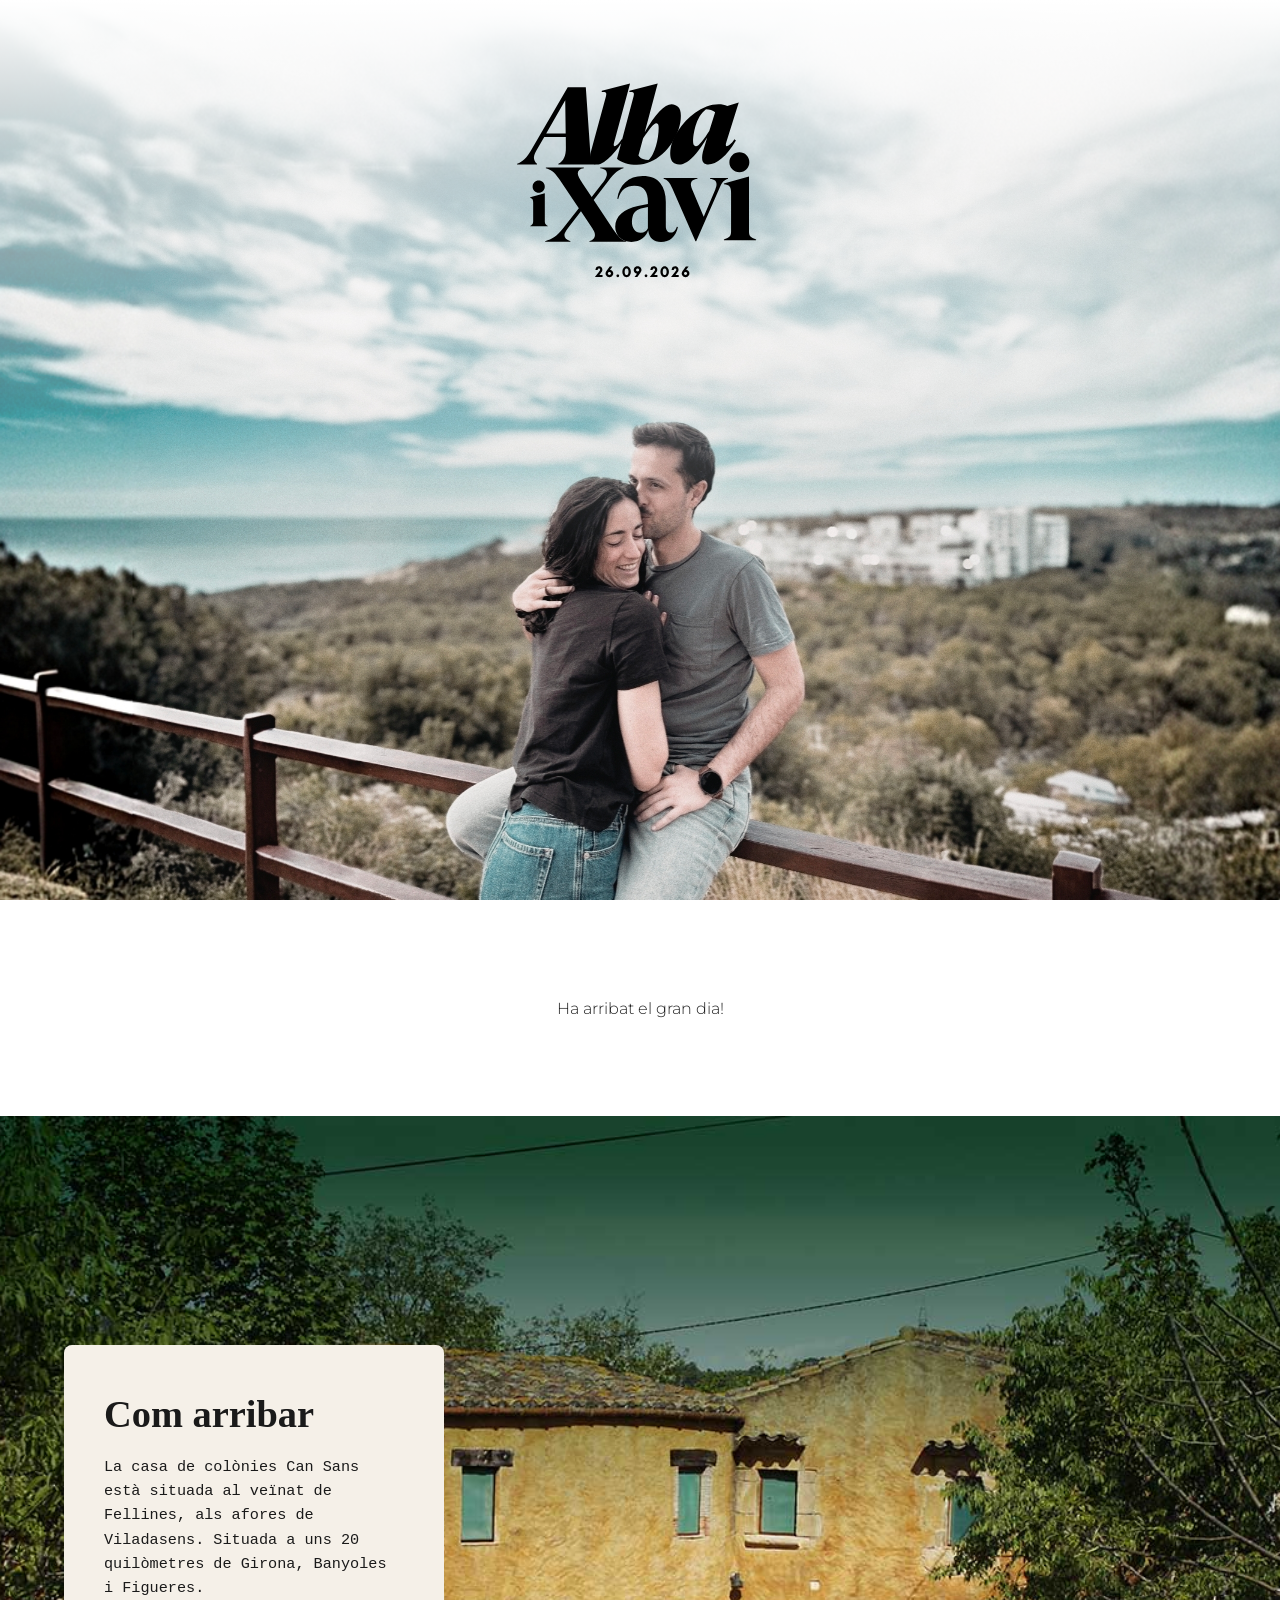
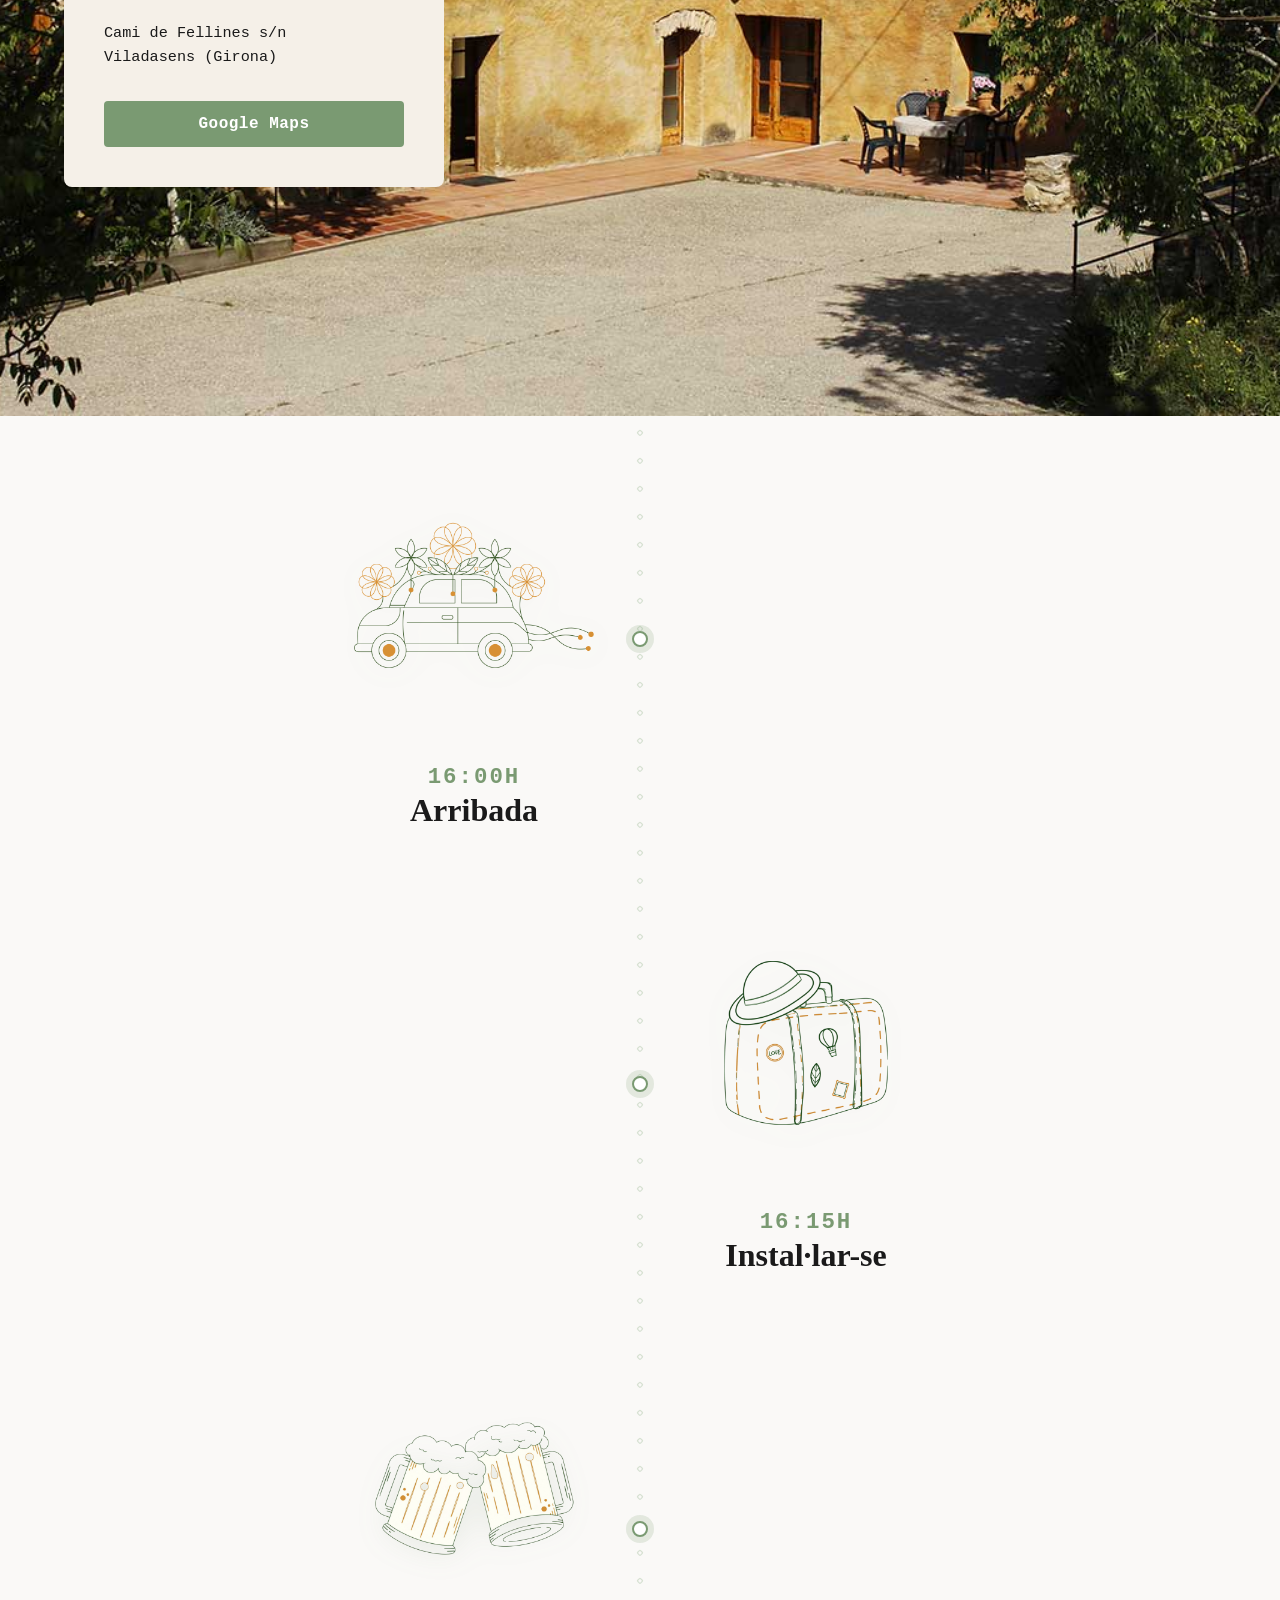
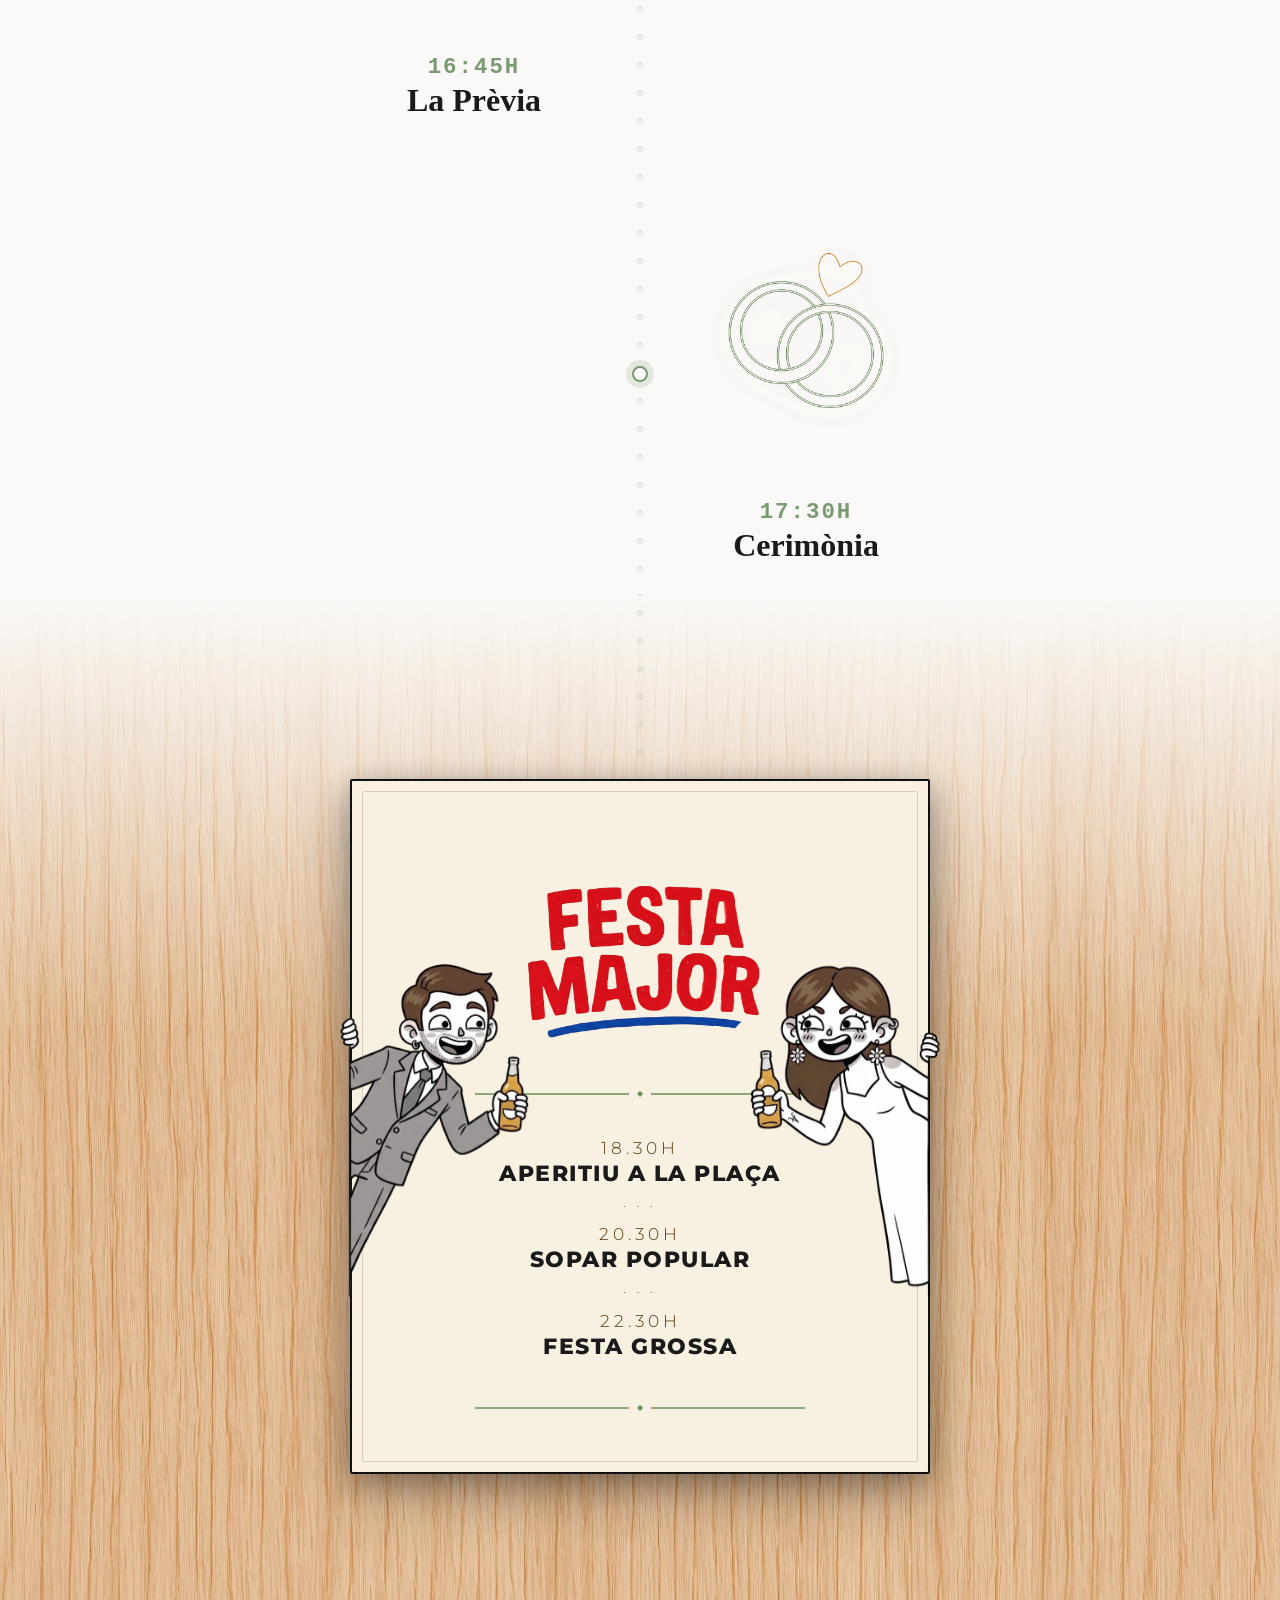
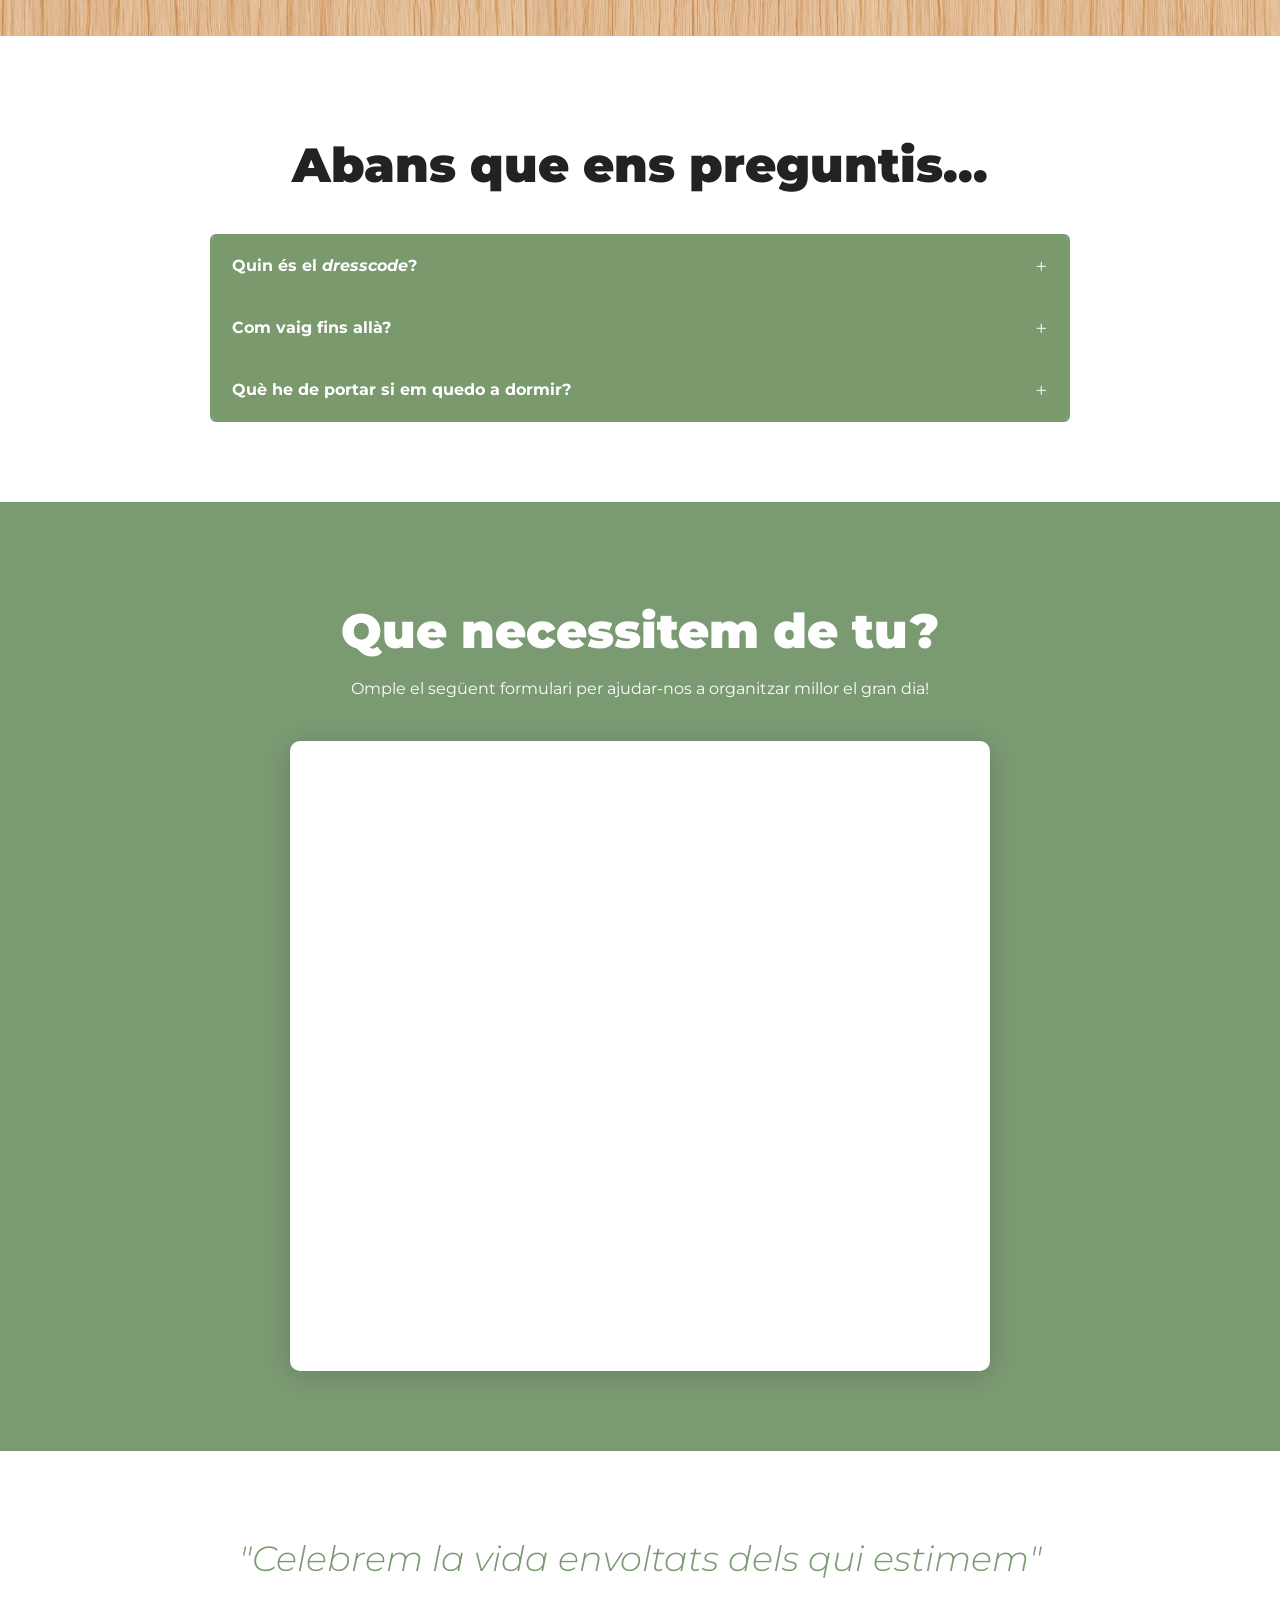
==== amics/index.html @ 90c11686 "Agregar archivos HTML para la sección de la boda y la traducción al español, y mejorar la lógica de " ====
<!DOCTYPE html>
<html lang="ca">

<head>
  <meta charset="UTF-8">
  <meta name="viewport" content="width=device-width, initial-scale=1.0">
  <title>Boda Alba i Xavi</title>
  <link rel="icon" type="image/png" href="../assets/img/festamajor/favicon.png">
  <link rel="stylesheet" href="../assets/css/main.css">
</head>

<body>
  <main class="hero-section">
    <div class="hero-bg"></div>
    <div class="hero-logo-container">
      <img src="../assets/img/logo.svg" alt="logo" class="hero-logo">
    </div>
  </main>

  <section class="countdown-container">
    <div id="countdown" class="countdown"></div>
  </section>

  <section class="location-section">
    <div class="location-bg"></div>
    <div class="location-card">
      <h2 class="location-title">Com arribar</h2>
      <p class="location-desc">La casa de colònies Can Sans està situada al veïnat de Fellines, als afores de
        Viladasens. Situada a uns 20 quilòmetres de Girona, Banyoles i Figueres.</p>
      <p class="location-address">Cami de Fellines s/n<br>Viladasens (Girona)</p>
      <a class="maps-btn" href="https://maps.app.goo.gl/ukFLAEK5EjDUNGdo9" target="_blank" rel="noopener">
        Google Maps
      </a>
    </div>
  </section>

  <section class="timeline-section" id="timeline">
    <div class="timeline-wrapper">
      <div class="timeline-line-track">
        <div class="timeline-line-fill" id="timelineLine"></div>
        <svg class="timeline-dots-svg" id="timelineDots" xmlns="http://www.w3.org/2000/svg"></svg>
      </div>

      <div class="timeline-item tl-left" data-index="0">
        <div class="tl-content">
          <img src="../assets/img/1.webp" alt="Arribada" class="tl-img">
          <div class="tl-text">
            <span class="tl-time">16:00h</span>
            <span class="tl-label">Arribada</span>
          </div>
        </div>
        <div class="tl-dot"></div>
      </div>

      <div class="timeline-item tl-right" data-index="1">
        <div class="tl-dot"></div>
        <div class="tl-content">
          <img src="../assets/img/2.webp" alt="Instal·lar-se" class="tl-img">
          <div class="tl-text">
            <span class="tl-time">16:15h</span>
            <span class="tl-label">Instal·lar-se</span>
          </div>
        </div>
      </div>

      <div class="timeline-item tl-left" data-index="2">
        <div class="tl-content">
          <img src="../assets/img/3.webp" alt="La Prèvia" class="tl-img">
          <div class="tl-text">
            <span class="tl-time">16:45h</span>
            <span class="tl-label">La Prèvia</span>
          </div>
        </div>
        <div class="tl-dot"></div>
      </div>

      <div class="timeline-item tl-right" data-index="3">
        <div class="tl-dot"></div>
        <div class="tl-content">
          <img src="../assets/img/4.webp" alt="Cerimònia" class="tl-img">
          <div class="tl-text">
            <span class="tl-time">17:30h</span>
            <span class="tl-label">Cerimònia</span>
          </div>
        </div>
      </div>
    </div>
  </section>

  <section class="festa-major-section">
    <div class="fm-wood-bg"></div>
    <div class="fm-timeline-connector" id="fmConnector">
      <div class="fm-connector-fill" id="fmConnectorFill"></div>
      <svg class="timeline-dots-svg" id="fmConnectorDots" xmlns="http://www.w3.org/2000/svg"></svg>
    </div>

    <div class="fm-scene">
<div class="fm-board">
        <div class="fm-character fm-xavi">
          <img src="../assets/img/festamajor/xavi.png" alt="Xavi">
        </div>
        <div class="fm-character fm-alba">
          <img src="../assets/img/festamajor/alba.png" alt="Alba">
        </div>
        <div class="fm-poster">
          <div class="fm-poster-bg"></div>
          <div class="fm-poster-content">
            <img src="../assets/img/festamajor/festamajor.png" alt="Festa Major" class="fm-logo">
            <div class="fm-divider">
              <span class="fm-divider-line"></span>
              <span class="fm-divider-diamond">◆</span>
              <span class="fm-divider-line"></span>
            </div>
            <div class="fm-schedule">
              <div class="fm-event">
                <span class="fm-time">18.30h</span>
                <span class="fm-event-name">Aperitiu a la Plaça</span>
              </div>
              <div class="fm-event-sep">· · ·</div>
              <div class="fm-event">
                <span class="fm-time">20.30h</span>
                <span class="fm-event-name">Sopar Popular</span>
              </div>
              <div class="fm-event-sep">· · ·</div>
              <div class="fm-event">
                <span class="fm-time">22.30h</span>
                <span class="fm-event-name">Festa Grossa</span>
              </div>
            </div>
            <div class="fm-divider fm-divider-bottom">
              <span class="fm-divider-line"></span>
              <span class="fm-divider-diamond">◆</span>
              <span class="fm-divider-line"></span>
            </div>
          </div>
        </div>
      </div>
    </div>
  </section>

  <section class="faq-section">
    <h2 class="faq-title">Abans que ens preguntis...</h2>
    <div class="faq-list">

      <div class="faq-item">
        <button class="faq-question" aria-expanded="false">
          <span>Quin és el <em>dresscode</em>?</span>
        </button>
        <div class="faq-answer">
          <p>Elegant, però còmode. Tot es farà a l'exterior i estarem envoltats de natura.</p>
        </div>
      </div>

      <div class="faq-item">
        <button class="faq-question" aria-expanded="false">
          Com vaig fins allà?
        </button>
        <div class="faq-answer">
          <p>Allà hi ha parking privat on caben tots els cotxes. Cadascú s'organitza l'anada i la tornada com i amb qui
            vulgui.</p>
        </div>
      </div>

      <div class="faq-item">
        <button class="faq-question" aria-expanded="false">
          Què he de portar si em quedo a dormir?
        </button>
        <div class="faq-answer">
          <p>Pijama, necesser, muda per a l'endemà.<br>No t'has de preocupar ni pels llençols ni per l'esmorzar.<br>+ banyador, tovallola i xancletes.</p>
        </div>
      </div>

    </div>
  </section>

  <section class="form-section">
    <div class="form-header">
      <h2 class="form-title">Que necessitem de tu?</h2>
      <p class="form-subtitle">Omple el següent formulari per ajudar-nos a organitzar millor el gran dia!</p>
    </div>
    <div class="form-wrapper">
      <iframe
        src="https://docs.google.com/forms/d/e/1FAIpQLSf1bb3QLBOSQ4xIif7LKZ9jWSOprgR9IslTB1v0kb36U07vgw/viewform?embedded=true"
        width="100%" height="1878" frameborder="0" marginheight="0" marginwidth="0">Carregant...</iframe>
    </div>
  </section>

  <section class="quote-section">
    <blockquote class="quote-text">
      "Celebrem la vida envoltats dels qui estimem"
    </blockquote>
  </section>

  <script src="../assets/js/main.js"></script>
</body>

</html>
---- assets/css/main.css ----
@import url("https://fonts.googleapis.com/css2?family=Montserrat:ital,wght@0,100..900;1,100..900&display=swap");

/* CSS principal para la boda */
body {
  margin: 0;
  padding: 0;
  font-family: "Segoe UI", Arial, sans-serif;
  background: #fff;
  color: #222;
}

/* Hero section: imagen a pantalla completa */
.hero-section {
  position: relative;
  width: 100vw;
  height: 100dvh;
  min-height: 100svh;
  overflow: hidden;
}
.hero-bg {
  position: absolute;
  top: 0;
  left: 0;
  width: 100%;
  height: 100%;
  background:
    linear-gradient(
      180deg,
      rgba(255, 255, 255, 1) 0%,
      rgba(255, 255, 255, 0) 62%
    ),
    url("../img/intro.jpeg") center center/cover no-repeat;
  z-index: 1;
}
.countdown-container {
  display: flex;
  justify-content: center;
  height: auto;
  background-color: #ffffffb3;
  padding: 20px 12px;
  font-family: "Montserrat", sans-serif;
  font-weight: 300;
  align-items: center;
  height: 120px;
}
.countdown {
  display: flex;
  align-items: center;
  gap: clamp(10px, 4vw, 36px);
}
.countdown-unit {
  display: flex;
  flex-direction: column;
  align-items: center;
  gap: 5px;
}
.countdown-number {
  font-family: "Courier New", Courier, monospace;
  font-size: clamp(1.6rem, 8vw, 3.5rem);
  font-weight: 700;
  letter-spacing: 2px;
  color: #1a1a1a;
  line-height: 1;
}
.countdown-label {
  font-family: "Montserrat", sans-serif;
  font-size: clamp(0.5rem, 2vw, 0.65rem);
  font-weight: 600;
  letter-spacing: 2px;
  text-transform: uppercase;
  color: #1a1a1a;
}
.countdown-separator {
  font-size: clamp(1.2rem, 5vw, 2rem);
  color: #1a1a1a;
  font-weight: 200;
  line-height: 1;
  align-self: flex-start;
  margin-top: 3px;
}
.hero-date {
  color: #fff;
  font-size: 1rem;
  font-weight: 500;
  text-shadow: 0 2px 8px rgba(0, 0, 0, 0.25);
  letter-spacing: 1px;
  text-align: center;
}

/* Location section */
.location-section {
  position: relative;
  width: 100vw;
  height: 100dvh;
  min-height: 100svh;
  overflow: hidden;
  display: flex;
  align-items: center;
  justify-content: center;
}
.location-bg {
  position: absolute;
  top: 0;
  left: 0;
  width: 100%;
  height: 100%;
  background: url("../img/lloc.jpg") center center/cover no-repeat;
  z-index: 1;
}
.location-card {
  position: relative;
  z-index: 2;
  background: #f5f0e8;
  border-radius: 8px;
  padding: 48px 40px 40px;
  max-width: 380px;
  width: 100%;
  box-sizing: border-box;
  margin: 0 24px;
  display: flex;
  flex-direction: column;
  gap: 0;
}
.location-title {
  font-family: Georgia, "Times New Roman", serif;
  font-size: 2.4rem;
  font-weight: 700;
  color: #1a1a1a;
  margin: 0 0 20px;
  line-height: 1.1;
}
.location-desc {
  font-family: "Courier New", Courier, monospace;
  font-size: 0.95rem;
  color: #1a1a1a;
  line-height: 1.6;
  margin: 0 0 20px;
}
.location-address {
  font-family: "Courier New", Courier, monospace;
  font-size: 0.95rem;
  color: #1a1a1a;
  line-height: 1.6;
  margin: 0 0 32px;
}
.maps-btn {
  display: flex;
  align-items: center;
  justify-content: center;
  background: #7a9a72;
  color: #fff;
  font-family: "Courier New", Courier, monospace;
  font-weight: 600;
  font-size: 1rem;
  padding: 14px 28px;
  border-radius: 4px;
  text-decoration: none;
  transition: background 0.2s;
  letter-spacing: 0.5px;
}
.maps-btn:hover {
  background: #5e7d58;
}

/* Responsive para tablets y escritorio */
@media (min-width: 600px) {
  .hero-date {
    font-size: 1.2rem;
  }
  .countdown-container {
    bottom: 60px;
    padding: 48px 12px;
  }
  .location-section {
    justify-content: flex-start;
    align-items: center;
  }
  .location-card {
    margin-left: clamp(32px, 5vw, 80px);
    width: 380px;
  }
}

/* ── Timeline section ── */
.timeline-section {
  padding: 0;
  background: #faf9f7;
  overflow: hidden;
}

.timeline-heading {
  font-family: Georgia, "Times New Roman", serif;
  font-size: clamp(1.8rem, 5vw, 2.8rem);
  font-weight: 700;
  color: #1a1a1a;
  text-align: center;
  margin: 0 0 64px;
  letter-spacing: 0.5px;
}

.timeline-wrapper {
  position: relative;
  max-width: 680px;
  margin: 0 auto;
  padding: 0 24px;
  display: flex;
  flex-direction: column;
  gap: 0;
}

/* Growing line */
.timeline-line-track {
  position: absolute;
  left: 50%;
  transform: translateX(-50%);
  top: 0;
  bottom: 0;
  width: 2px;
  pointer-events: none;
  z-index: 0;
}

.timeline-line-fill {
  width: 100%;
  height: 0%;
  background: linear-gradient(180deg, #a8be9f 0%, #7a9a72 60%, #5e7d58 100%);
  border-radius: 2px;
  transition: none;
  will-change: height;
}

.timeline-dots-svg {
  position: absolute;
  top: 0;
  left: 50%;
  transform: translateX(-50%);
  width: 14px;
  height: 100%;
  overflow: visible;
  pointer-events: none;
}

/* Timeline items */
.timeline-item {
  position: relative;
  display: flex;
  align-items: center;
  min-height: 160px;
  padding: 32px 0;
  z-index: 1;
  opacity: 0;
  transition: opacity 0.7s ease, transform 0.7s ease;
}

.timeline-item.tl-left {
  justify-content: flex-end;
  padding-right: calc(50% + 36px);
  transform: translateX(-40px);
}

.timeline-item.tl-right {
  justify-content: flex-start;
  padding-left: calc(50% + 36px);
  transform: translateX(40px);
}

.timeline-item.visible {
  opacity: 1;
  transform: translateX(0);
}

.tl-content {
  display: flex;
  flex-direction: column;
  align-items: center;
  gap: 16px;
  max-width: 260px;
}

.tl-img {
  width: 300px;
  height: 300px;
  object-fit: contain;
  filter: drop-shadow(0 4px 16px rgba(90, 120, 80, 0.12));
  transition: transform 0.4s ease;
}

.timeline-item.visible .tl-img {
  animation: floatImg 3s ease-in-out infinite;
}

.timeline-item:nth-child(even).visible .tl-img {
  animation-delay: 0.4s;
}

@keyframes floatImg {
  0%, 100% { transform: translateY(0); }
  50% { transform: translateY(-6px); }
}

.tl-text {
  display: flex;
  flex-direction: column;
  align-items: center;
  gap: 2px;
}

.tl-time {
  font-family: "Courier New", Courier, monospace;
  font-size: 1.4rem;
  font-weight: 700;
  letter-spacing: 2px;
  color: #7a9a72;
  text-transform: uppercase;
}

.tl-label {
  font-family: Georgia, "Times New Roman", serif;
  font-size: 2rem;
  font-weight: 700;
  color: #1a1a1a;
  text-align: center;
}

/* Dot on the line */
.tl-dot {
  position: absolute;
  left: 50%;
  transform: translateX(-50%);
  width: 12px;
  height: 12px;
  border-radius: 50%;
  background: #fff;
  border: 2.5px solid #7a9a72;
  box-shadow: 0 0 0 4px rgba(122, 154, 114, 0.12);
  z-index: 2;
  opacity: 0;
  transition: opacity 0.4s ease 0.5s, box-shadow 0.4s ease;
}

.timeline-item.visible .tl-dot {
  opacity: 1;
  box-shadow: 0 0 0 6px rgba(122, 154, 114, 0.18);
}

@media (max-width: 500px) {
  .timeline-item.tl-left {
    padding-right: calc(50% + 24px);
  }
  .timeline-item.tl-right {
    padding-left: calc(50% + 24px);
  }
  .tl-content {
    max-width: 100%;
  }
  .tl-img {
    width: 100%;
    height: auto;
    max-width: 210px;
  }
  .tl-label {
    font-size: 1.4rem;
  }
  .tl-time {
    font-size: 1.1rem;
  }
}

img.hero-logo {
  z-index: 100;
  width: 300px;
}

.hero-logo-container {
  display: flex;
  width: 100%;
  justify-content: center;
  padding-top: 20px;
}

/* ── Timeline connector into Festa Major ── */
.fm-timeline-connector {
  position: absolute;
  left: 50%;
  top: 0;
  transform: translateX(-50%);
  width: 2px;
  z-index: 1;
  pointer-events: none;
}

.fm-connector-fill {
  width: 100%;
  height: 0%;
  background: linear-gradient(180deg, #5e7d58 0%, #7a9a72 100%);
  border-radius: 2px;
  will-change: height;
}

/* ── Festa Major section ── */
.festa-major-section {
  position: relative;
  min-height: 100dvh;
  display: flex;
  align-items: center;
  justify-content: center;
  padding: 80px 0 60px;
}

.fm-wood-bg {
  position: absolute;
  inset: 0;
  background: url("../img/festamajor/wood.webp") center center / cover no-repeat;
  z-index: 0;
}

.fm-wood-bg::before {
  content: "";
  position: absolute;
  inset: 0;
  background: linear-gradient(to bottom, #faf9f7 0%, transparent 42%);
  z-index: 1;
}

/* Scene: centred container for the board */
.fm-scene {
  position: relative;
  z-index: 2;
  display: flex;
  align-items: center;
  justify-content: center;
  width: 100%;
  max-width: 1200px;
  padding: 0 clamp(80px, 14vw, 160px);
  box-sizing: border-box;
  overflow: visible;
}

/* Characters — centred vertically on the poster */
.fm-character {
  position: absolute;
  top: 50%;
  transform: translateY(-50%);
  width: clamp(100px, 16vw, 190px);
  z-index: 10;
}

.fm-character img {
  width: 100%;
  display: block;
}

/* translateX moves by % of own width — the black edge of each image
   sits at ~35% from its outer side, so shifting by that % aligns it with the poster border */
.fm-xavi {
  left: 0;
  transform: translateX(-5%) translateY(-50%);
}

.fm-alba {
  right: 0;
  transform: translateX(5%) translateY(-50%);
}

/* Board frame — wooden surround */
.fm-board {
  position: relative;
  z-index: 5;
  flex-shrink: 0;
  overflow: visible;
  width: clamp(300px, 52vw, 580px);
  background: none;
  border-radius: 0;
  padding: 0;
  box-shadow: none;
  margin-bottom: 0;
}


/* Chincheta image — relative to .fm-scene so it clears the board's overflow:hidden */
.fm-pin-img {
  position: absolute;
  top: -16px;
  left: 50%;
  transform: translateX(-50%);
  width: clamp(28px, 3.5vw, 44px);
  z-index: 10;
  filter: drop-shadow(0 4px 8px rgba(0,0,0,0.4));
}

/* Poster paper */
.fm-poster {
  position: relative;
  border-radius: 2px;
  overflow: visible;
  border: 2px solid #111;
  box-shadow:
    0 8px 30px rgba(0,0,0,0.3),
    0 25px 60px rgba(0,0,0,0.25);
}

/* Clip the poster content (bg image) without clipping the curl pseudoelements */
.fm-poster-bg,
.fm-poster-content {
  border-radius: 2px;
  overflow: hidden;
}

.fm-poster-bg {
  position: absolute;
  inset: 0;
  background: url("../img/festamajor/fondo.png") center center / cover no-repeat;
  opacity: 0.45;
  z-index: 1;
  pointer-events: none;
}

.fm-poster-content {
  position: relative;
  z-index: 2;
  display: flex;
  flex-direction: column;
  align-items: center;
  padding: clamp(36px, 6vw, 64px) clamp(28px, 5vw, 52px) clamp(36px, 6vw, 60px);
  gap: clamp(16px, 2.5vw, 26px);
  background: rgb(248, 241, 226);
  box-sizing: border-box;
}

/* Inner border frame on the poster */
.fm-poster-content::before {
  content: "";
  position: absolute;
  inset: 10px;
  border: 1.5px solid rgba(80, 50, 20, 0.18);
  border-radius: 2px;
  pointer-events: none;
}

.fm-logo {
  width: 85%;
  max-width: 500px;
  object-fit: contain;
  position: relative;
  z-index: 1;
}

/* Decorative divider */
.fm-divider {
  display: flex;
  align-items: center;
  gap: 8px;
  width: 70%;
}

.fm-divider-line {
  flex: 1;
  height: 1.5px;
  background: #4a7a3a;
  opacity: 0.6;
}

.fm-divider-diamond {
  font-size: 0.5rem;
  color: #4a7a3a;
  opacity: 0.8;
  line-height: 1;
}

.fm-divider-bottom {
  margin-top: 4px;
}

/* Schedule */
.fm-schedule {
  display: flex;
  flex-direction: column;
  align-items: center;
  gap: 0;
  width: 100%;
}

.fm-event {
  display: flex;
  flex-direction: column;
  align-items: center;
  gap: 3px;
  padding: clamp(8px, 1.5vw, 14px) 0;
}

.fm-event-sep {
  font-size: 0.6rem;
  color: #7a5a2a;
  opacity: 0.45;
  letter-spacing: 4px;
  line-height: 1;
}

.fm-time {
  font-family: "Montserrat", sans-serif;
  font-size: clamp(0.8rem, 1.8vw, 1.05rem);
  font-weight: 300;
  letter-spacing: 4px;
  color: #5a3a10;
  text-transform: uppercase;
}

.fm-event-name {
  font-family: "Montserrat", sans-serif;
  font-size: clamp(0.95rem, 2.2vw, 1.35rem);
  font-weight: 800;
  letter-spacing: 1.5px;
  text-transform: uppercase;
  color: #1a1a1a;
  text-align: center;
  line-height: 1.2;
}

@media (max-width: 600px) {
  .festa-major-section {
    padding: 60px 0;
    min-height: 100dvh;
    align-items: center;
  }

  .fm-scene {
    padding: 0 28px;
    width: 100%;
    box-sizing: border-box;
  }

  .fm-logo {
    width: 300px;
  }

  .fm-board {
    width: 100%;
    box-sizing: border-box;
  }

  .fm-character {
    width: clamp(90px, 26vw, 140px);
  }


  /* Push poster content inward so text doesn't overlap characters */
  .fm-poster-content {
    padding: 44px clamp(80px, 26vw, 130px) 44px;
    gap: 22px;
  }

  .fm-poster-bg {
    opacity: 0.6;
  }

  .fm-time {
    font-size: clamp(0.75rem, 3.5vw, 0.95rem);
    letter-spacing: 3px;
  }

  .fm-event-name {
    font-size: clamp(0.95rem, 4.2vw, 1.2rem);
    letter-spacing: 1px;
  }

  .fm-logo {
    width: 300px;
  }

  .fm-pin-img {
    width: clamp(24px, 6vw, 36px);
    top: -4px;
  }
}

/* ── Festa Major entrance animations ── */

@keyframes fm-pin-drop {
  0%   { transform: translateX(-50%) translateY(-140px); opacity: 0; }
  60%  { transform: translateX(-50%) translateY(8px);    opacity: 1; }
  78%  { transform: translateX(-50%) translateY(-5px);   opacity: 1; }
  90%  { transform: translateX(-50%) translateY(3px);    opacity: 1; }
  100% { transform: translateX(-50%) translateY(0);      opacity: 1; }
}

@keyframes fm-board-in {
  0%   { opacity: 0; transform: scale(0.72); }
  70%  { opacity: 1; transform: scale(1.03); }
  100% { opacity: 1; transform: scale(1); }
}

@keyframes fm-slide-up {
  0%   { opacity: 0; transform: translateY(22px); }
  100% { opacity: 1; transform: translateY(0); }
}

@keyframes fm-line-expand {
  0%   { transform: scaleX(0); opacity: 0; }
  100% { transform: scaleX(1); opacity: 0.6; }
}

@keyframes fm-char-left {
  0%   { transform: translateX(-80px) translateY(-50%); }
  100% { transform: translateX(-5%) translateY(-50%); }
}

@keyframes fm-char-right {
  0%   { transform: translateX(80px) translateY(-50%); }
  100% { transform: translateX(5%) translateY(-50%); }
}

@keyframes fm-char-fade {
  0%   { opacity: 0; }
  100% { opacity: 1; }
}

/* Initial hidden states — elements wait until .fm-animate is added to .fm-scene */
.fm-scene .fm-pin-img       { opacity: 0; }
.fm-scene .fm-board         { opacity: 0; }
.fm-scene .fm-logo          { opacity: 0; }
.fm-scene .fm-divider-line  { transform: scaleX(0); opacity: 0; transform-origin: center; }
.fm-scene .fm-event,
.fm-scene .fm-event-sep     { opacity: 0; }
.fm-scene .fm-xavi          { opacity: 0; }
.fm-scene .fm-alba          { opacity: 0; }

/* Triggered states */
.fm-scene.fm-animate .fm-pin-img {
  animation: fm-pin-drop 0.7s cubic-bezier(0.22, 1, 0.36, 1) 1.0s both;
}

.fm-scene.fm-animate .fm-board {
  animation: fm-board-in 0.65s cubic-bezier(0.34, 1.36, 0.64, 1) 0.45s both;
}

.fm-scene.fm-animate .fm-logo {
  animation: fm-slide-up 0.5s ease-out 0.95s both;
}

.fm-scene.fm-animate .fm-divider-line {
  animation: fm-line-expand 0.45s ease-out both;
}
.fm-scene.fm-animate .fm-divider:first-of-type .fm-divider-line { animation-delay: 1.2s; }
.fm-scene.fm-animate .fm-divider-bottom .fm-divider-line        { animation-delay: 1.55s; }

.fm-scene.fm-animate .fm-event:nth-child(1) { animation: fm-slide-up 0.4s ease-out 1.3s both; }
.fm-scene.fm-animate .fm-event-sep:nth-child(2) { animation: fm-slide-up 0.4s ease-out 1.42s both; }
.fm-scene.fm-animate .fm-event:nth-child(3) { animation: fm-slide-up 0.4s ease-out 1.54s both; }
.fm-scene.fm-animate .fm-event-sep:nth-child(4) { animation: fm-slide-up 0.4s ease-out 1.66s both; }
.fm-scene.fm-animate .fm-event:nth-child(5) { animation: fm-slide-up 0.4s ease-out 1.78s both; }

.fm-scene.fm-animate .fm-xavi {
  animation:
    fm-char-left 0.35s ease-out 0.6s both,
    fm-char-fade 1.2s ease-out 0.6s both;
}
.fm-scene.fm-animate .fm-alba {
  animation:
    fm-char-right 0.35s ease-out 0.6s both,
    fm-char-fade  1.2s ease-out 0.6s both;
}

/* Respect reduced-motion preference */
@media (prefers-reduced-motion: reduce) {
  .fm-scene .fm-pin-img,
  .fm-scene .fm-board,
  .fm-scene .fm-logo,
  .fm-scene .fm-divider-line,
  .fm-scene .fm-event,
  .fm-scene .fm-event-sep,
  .fm-scene .fm-xavi,
  .fm-scene .fm-alba {
    opacity: 1;
    transform: none;
    animation: none;
  }
}

/* FAQ / Acordeon */
.faq-section {
  padding: 60px 24px 80px;
  max-width: 860px;
  margin: 0 auto;
}

.faq-title {
  font-family: "Montserrat", sans-serif;
  font-size: clamp(2rem, 5vw, 3rem);
  font-weight: 900;
  text-align: center;
  margin-bottom: 40px;
  color: #222;
}

.faq-list {
  display: flex;
  flex-direction: column;
  gap: 0;
  border: 2px solid #7a9a6e;
  border-radius: 6px;
  overflow: hidden;
}

.faq-item {
  border-bottom: 2px solid #7a9a6e;
}

.faq-item:last-child {
  border-bottom: none;
}

.faq-question {
  width: 100%;
  background: #7a9a6e;
  color: #fff;
  border: none;
  padding: 16px 20px;
  text-align: left;
  font-family: "Montserrat", sans-serif;
  font-size: 1rem;
  font-weight: 700;
  cursor: pointer;
  display: flex;
  justify-content: space-between;
  align-items: center;
  gap: 12px;
  transition: background 0.2s;
}

.faq-question em {
  font-style: italic;
  font-weight: 700;
}

.faq-question::after {
  content: "+";
  font-size: 1.4rem;
  font-weight: 300;
  flex-shrink: 0;
  transition: transform 0.25s;
}

.faq-question[aria-expanded="true"]::after {
  transform: rotate(45deg);
}

.faq-answer {
  background: #f0ece3;
  max-height: 0;
  overflow: hidden;
  transition: max-height 0.35s ease, padding 0.35s ease;
  padding: 0 20px;
}

.faq-answer.open {
  max-height: 300px;
  padding: 20px;
}

.faq-answer p {
  margin: 0;
  font-family: "Montserrat", sans-serif;
  font-size: 0.95rem;
  color: #444;
  line-height: 1.6;
  text-align: left;
}

/* Secció formulari */
.form-section {
  background: #7a9a72;
  padding: 60px 24px 80px;
}

.form-header {
  max-width: 860px;
  margin: 0 auto 40px;
  text-align: center;
}

.form-title {
  font-family: "Montserrat", sans-serif;
  font-size: clamp(2rem, 5vw, 3rem);
  font-weight: 900;
  text-align: center;
  margin-bottom: 16px;
  color: #fff;
}

.form-subtitle {
  font-family: "Montserrat", sans-serif;
  font-size: 1rem;
  color: #fff;
  line-height: 1.6;
  margin: 0;
  text-align: center;
}

.form-wrapper {
  max-width: 700px;
  margin: 0 auto;
  background: #fff;
  border-radius: 10px;
  overflow-y: auto;
  max-height: 70vh;
  box-shadow: 0 4px 24px rgba(0, 0, 0, 0.15);
}

.form-wrapper iframe {
  display: block;
  width: 100%;
  border: none;
}

/* Quote final */
.quote-section {
  padding: 80px 24px;
  background: #fff;
  display: flex;
  align-items: center;
  justify-content: center;
}

.quote-text {
  font-family: "Montserrat", sans-serif;
  font-size: clamp(1.4rem, 3.5vw, 2.2rem);
  font-weight: 300;
  font-style: italic;
  color: #7a9a72;
  text-align: center;
  max-width: 90vw;
  margin: 0;
  line-height: 1.6;
  position: relative;
}
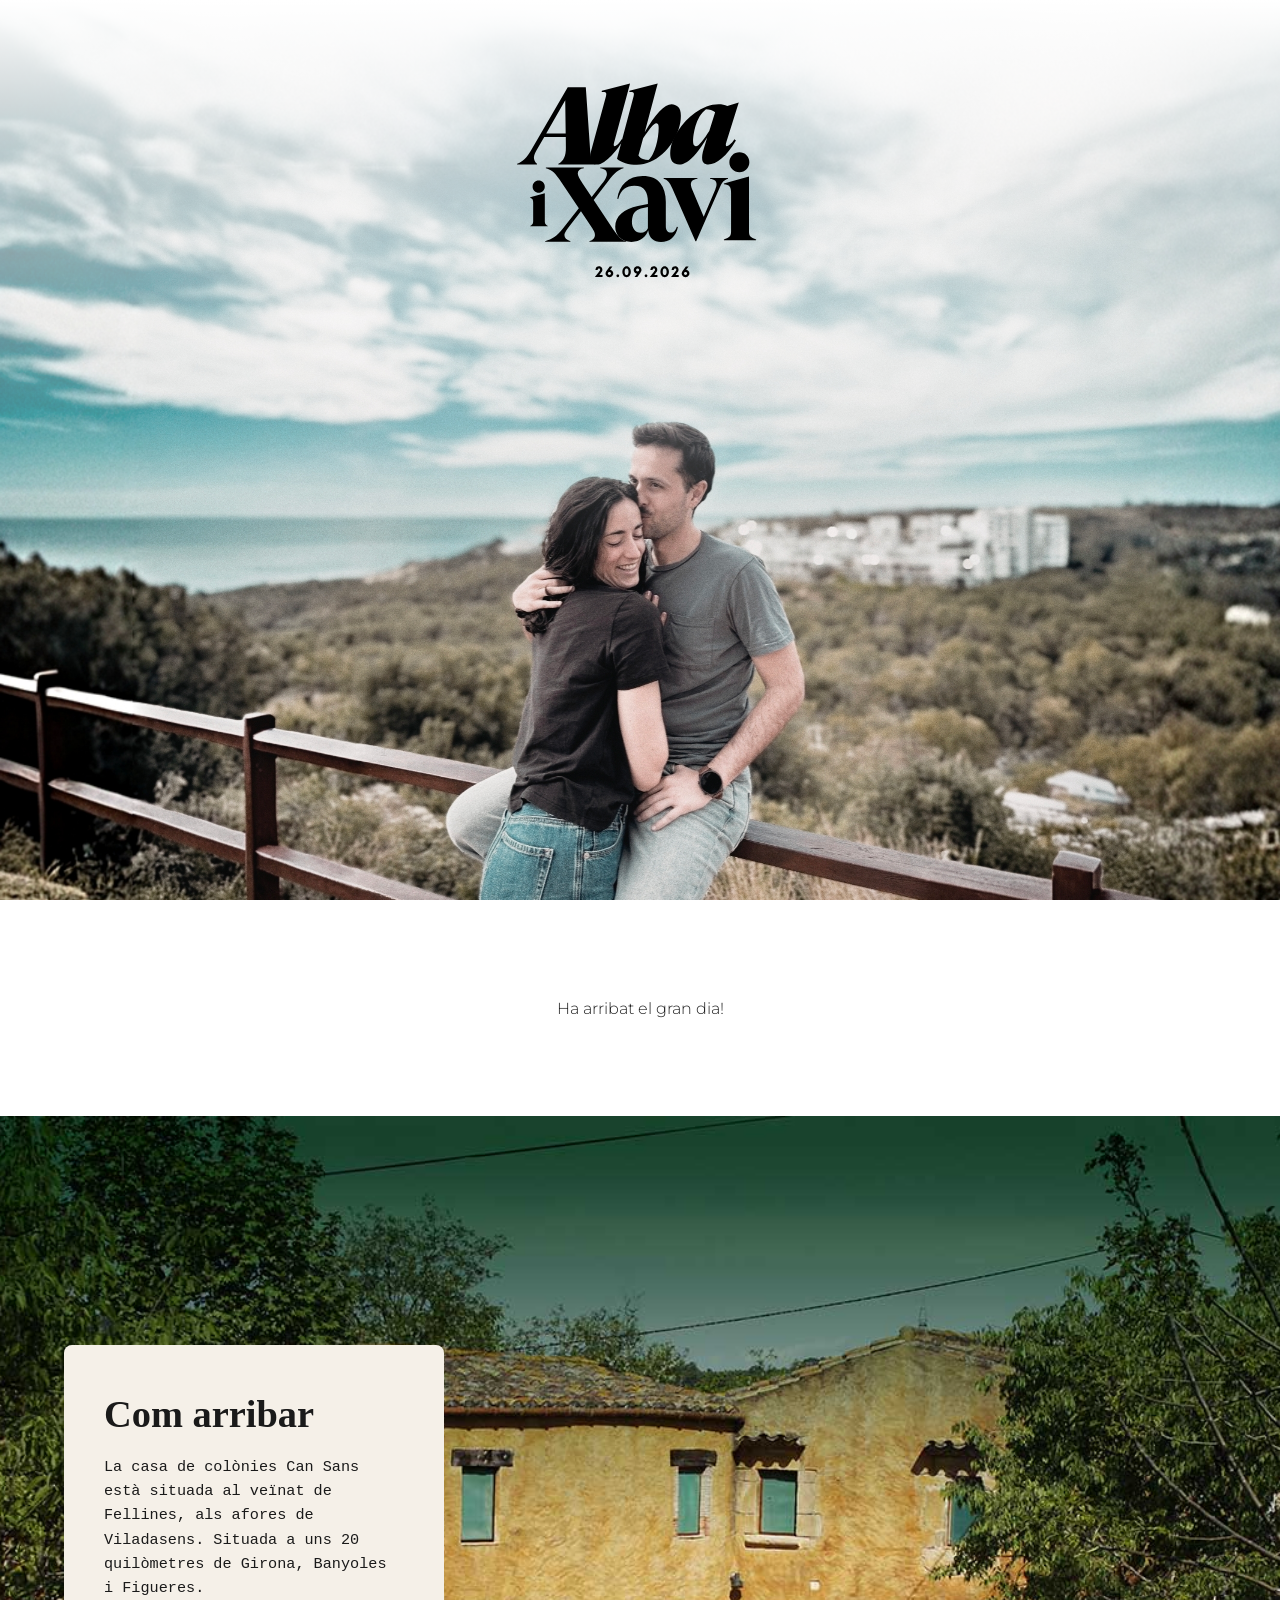
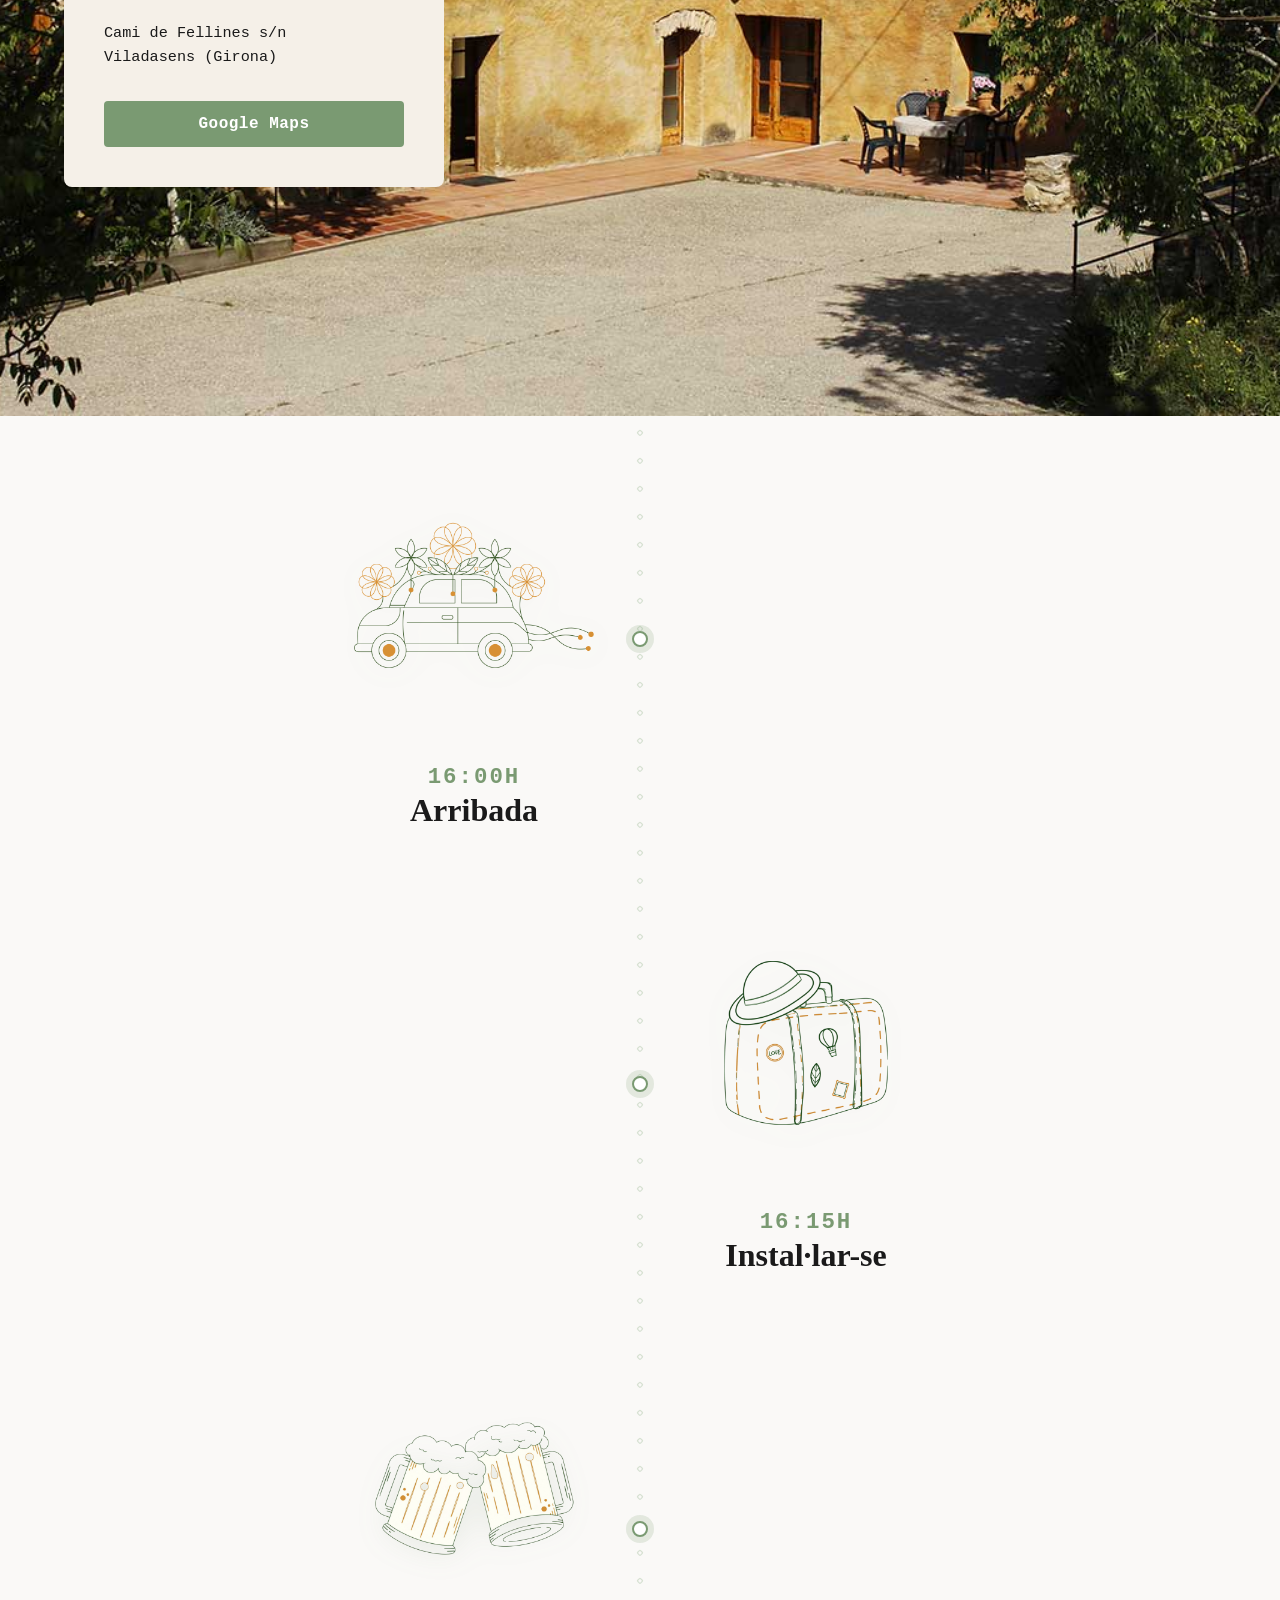
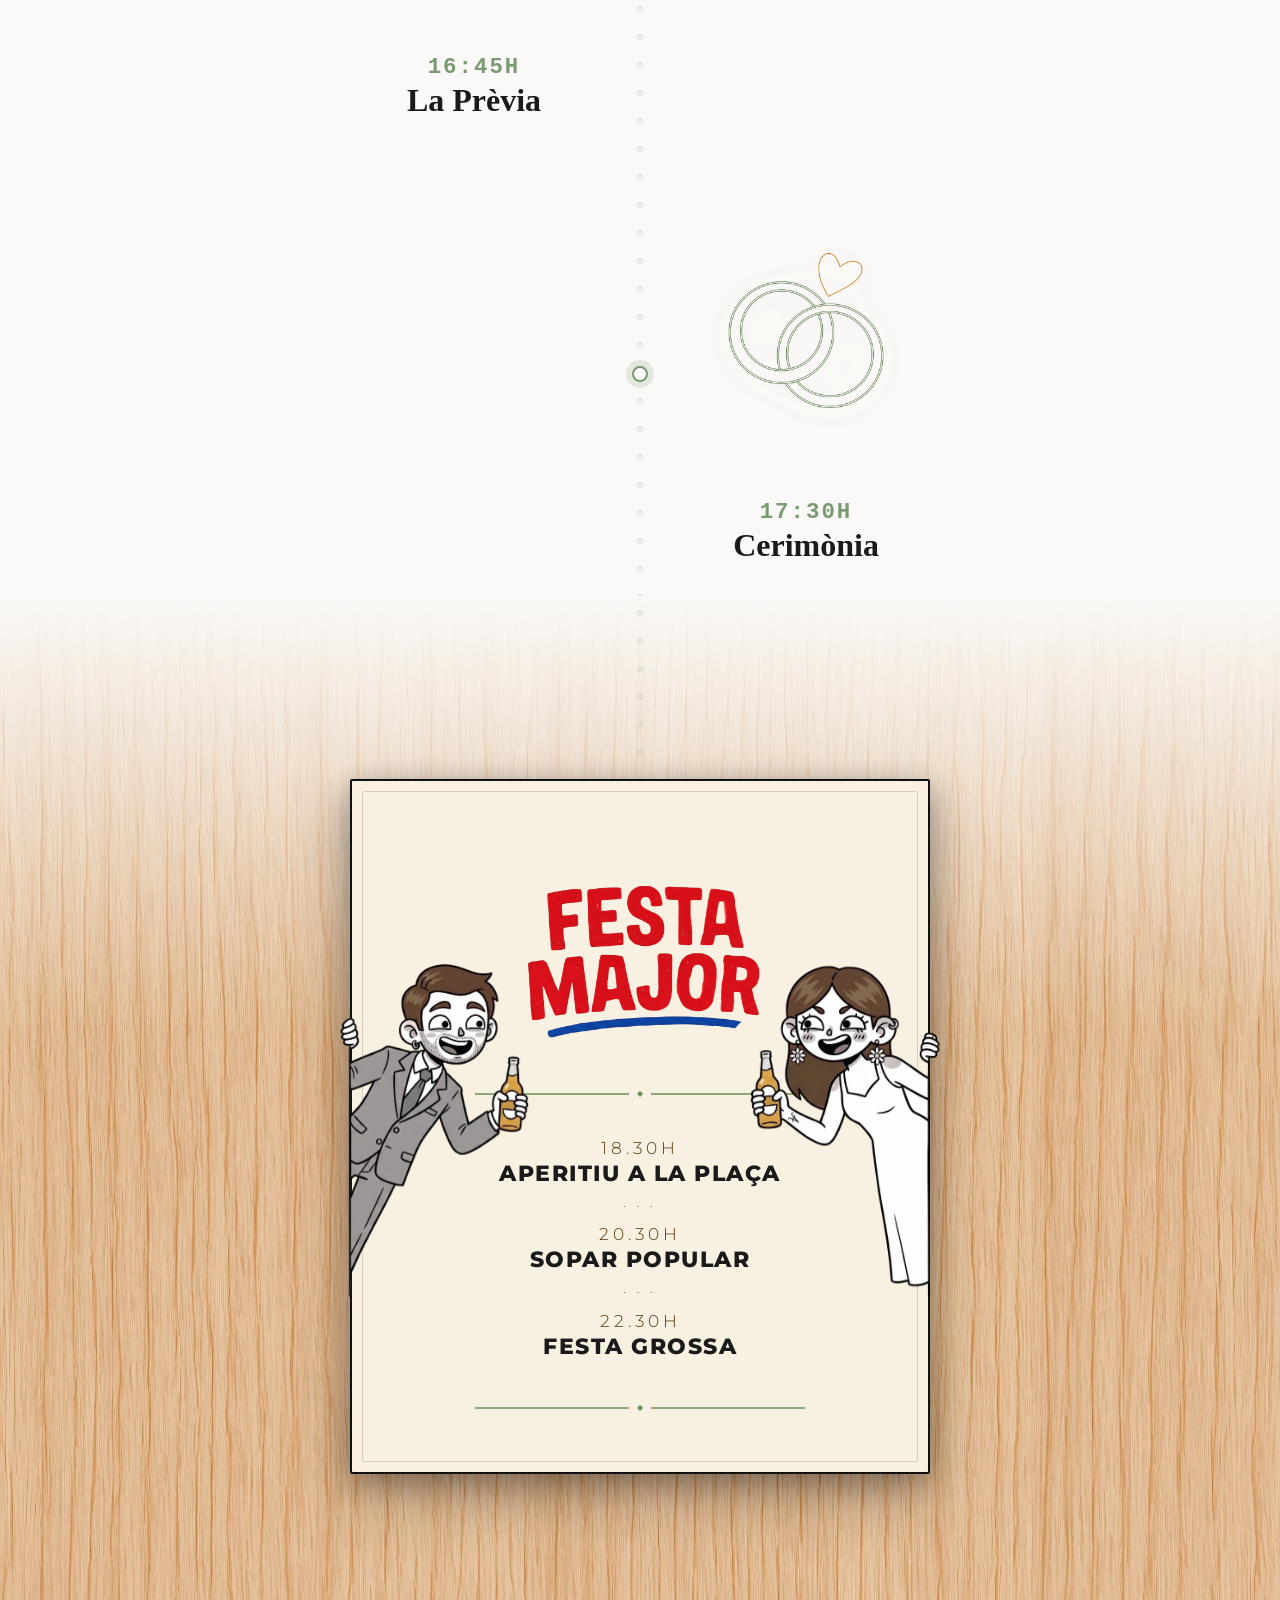
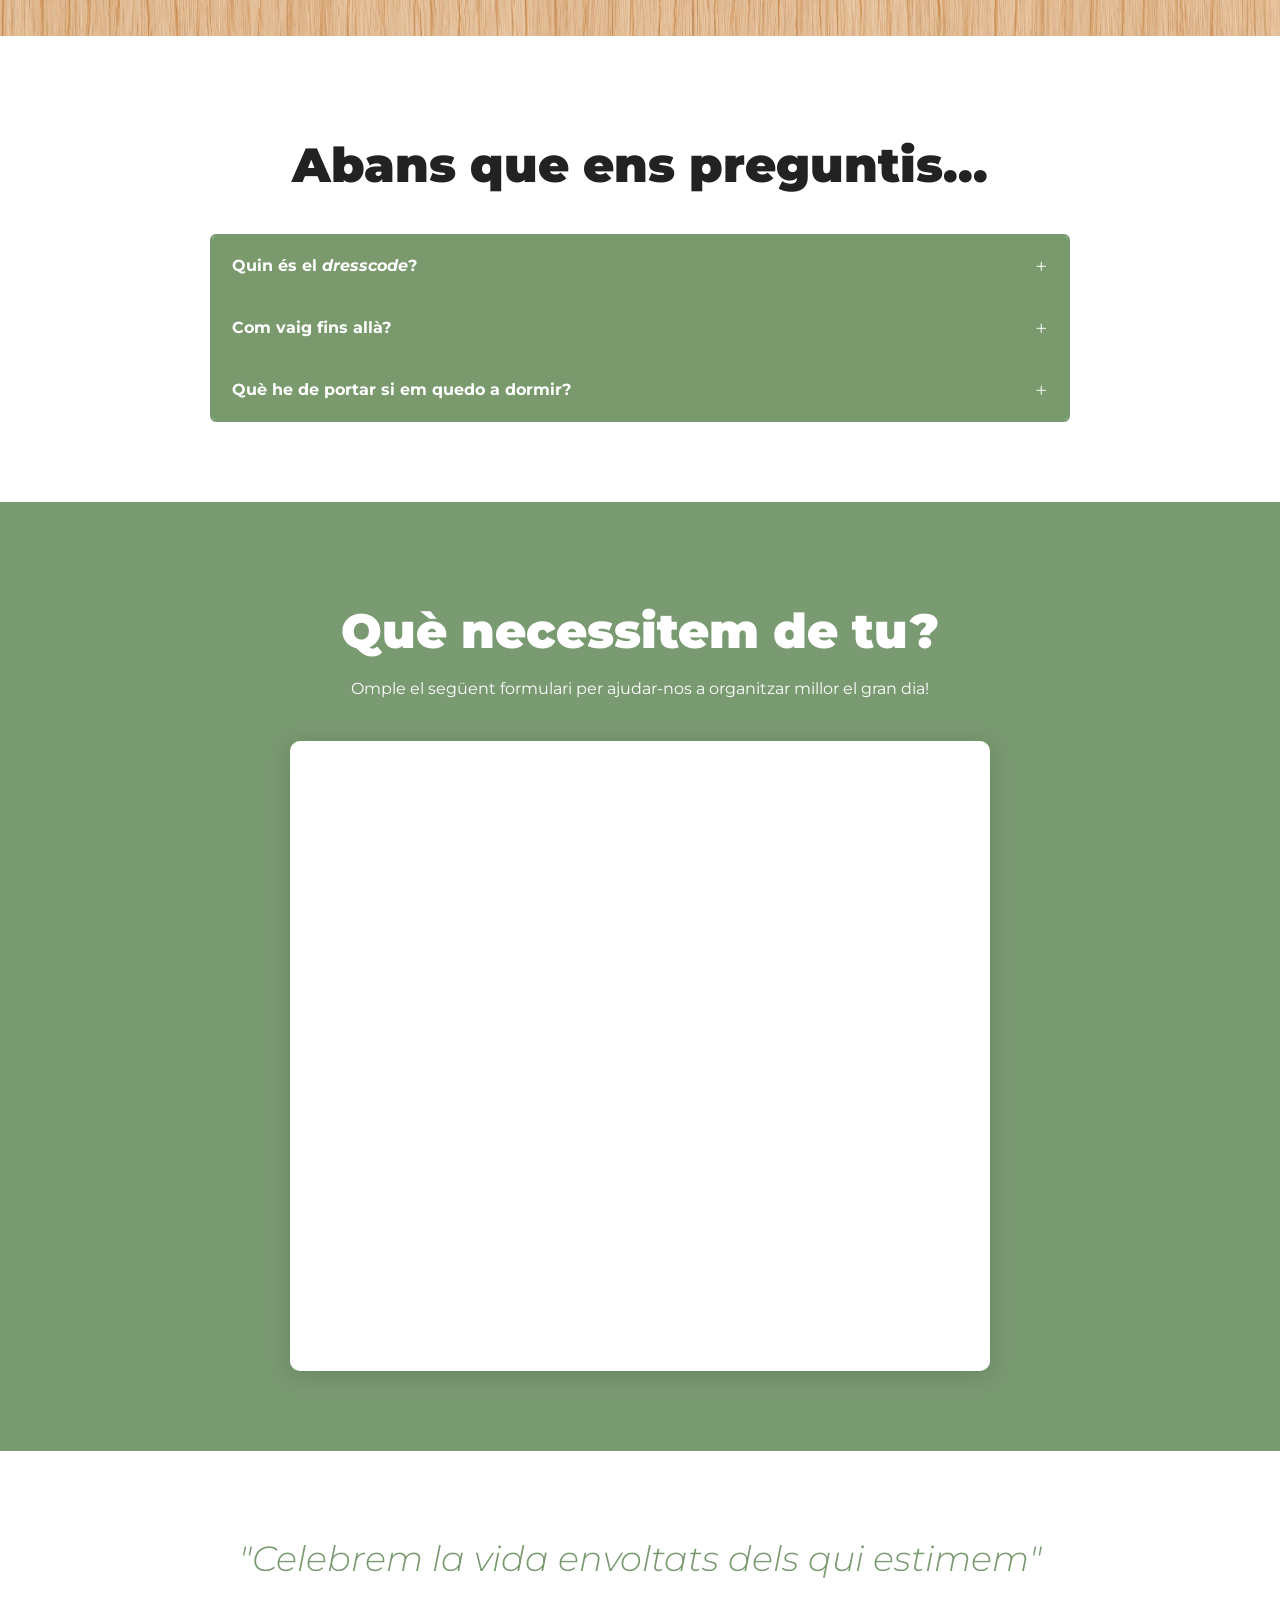
==== commit 209ec060: "Corregir errores tipográficos en la sección de FAQ y actualizar el título del formulario" ====
--- a/amics/index.html
+++ b/amics/index.html
@@ -95,7 +95,7 @@
     </div>
 
     <div class="fm-scene">
-<div class="fm-board">
+      <div class="fm-board">
         <div class="fm-character fm-xavi">
           <img src="../assets/img/festamajor/xavi.png" alt="Xavi">
         </div>
@@ -166,7 +166,8 @@
           Què he de portar si em quedo a dormir?
         </button>
         <div class="faq-answer">
-          <p>Pijama, necesser, muda per a l'endemà.<br>No t'has de preocupar ni pels llençols ni per l'esmorzar.<br>+ banyador, tovallola i xancletes.</p>
+          <p>Pijama, necesser, muda per a l'endemà.<br>No t'has de preocupar ni pels llençols ni per l'esmorzar.<br>+
+            banyador, tovallola i xancletes.</p>
         </div>
       </div>
 
@@ -175,7 +176,7 @@
 
   <section class="form-section">
     <div class="form-header">
-      <h2 class="form-title">Que necessitem de tu?</h2>
+      <h2 class="form-title">Què necessitem de tu?</h2>
       <p class="form-subtitle">Omple el següent formulari per ajudar-nos a organitzar millor el gran dia!</p>
     </div>
     <div class="form-wrapper">
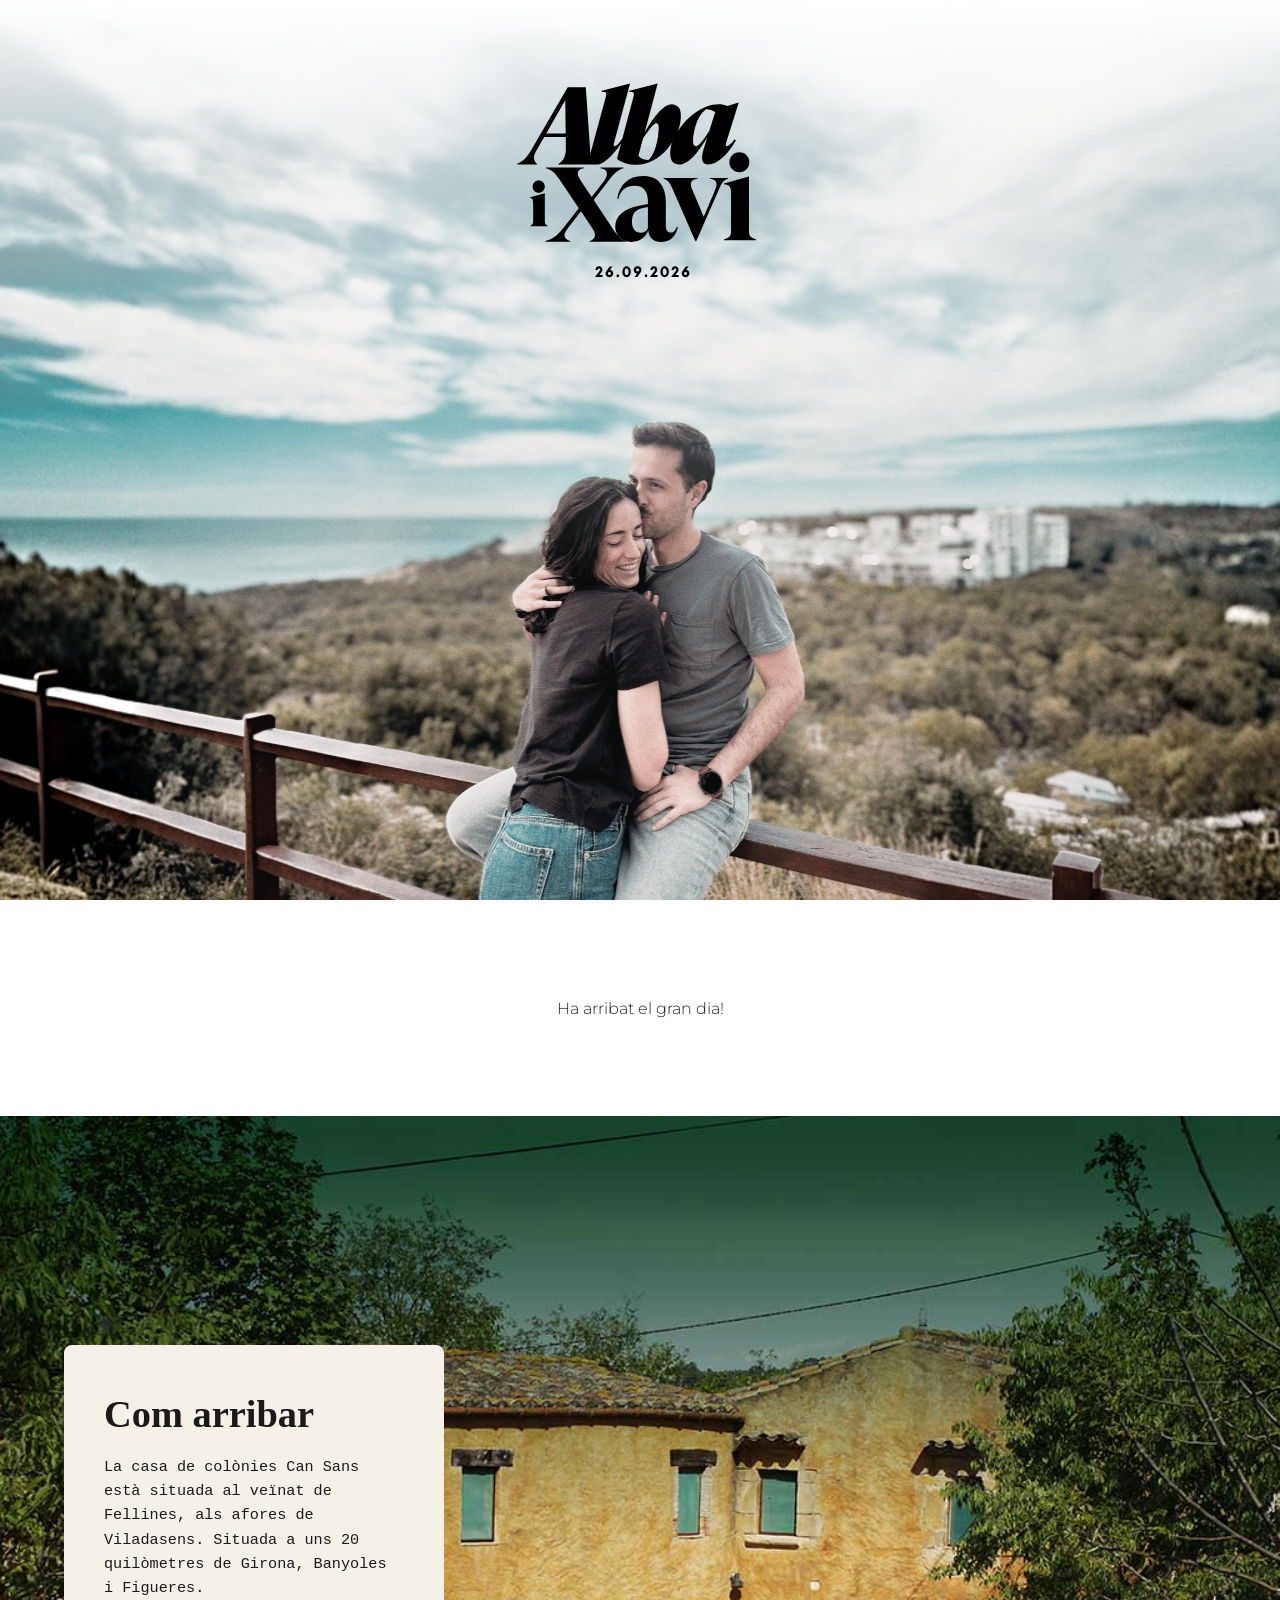
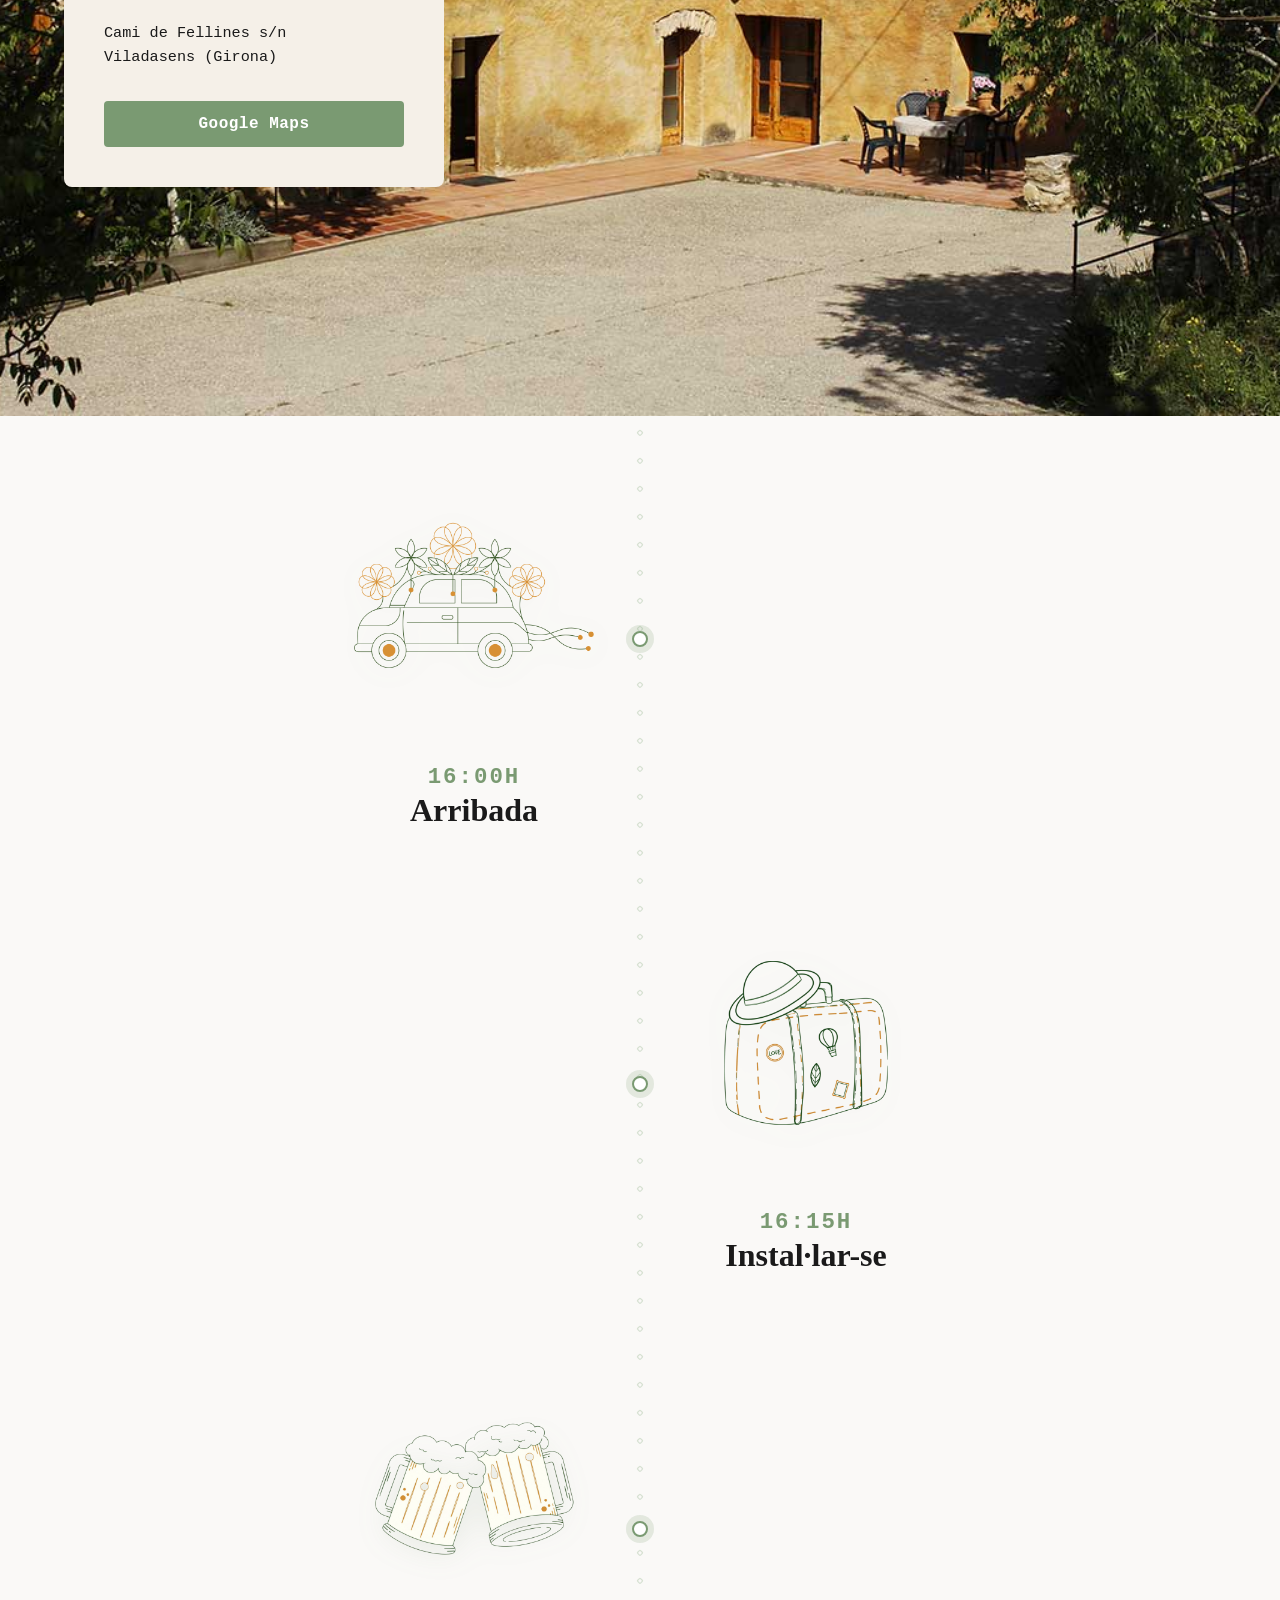
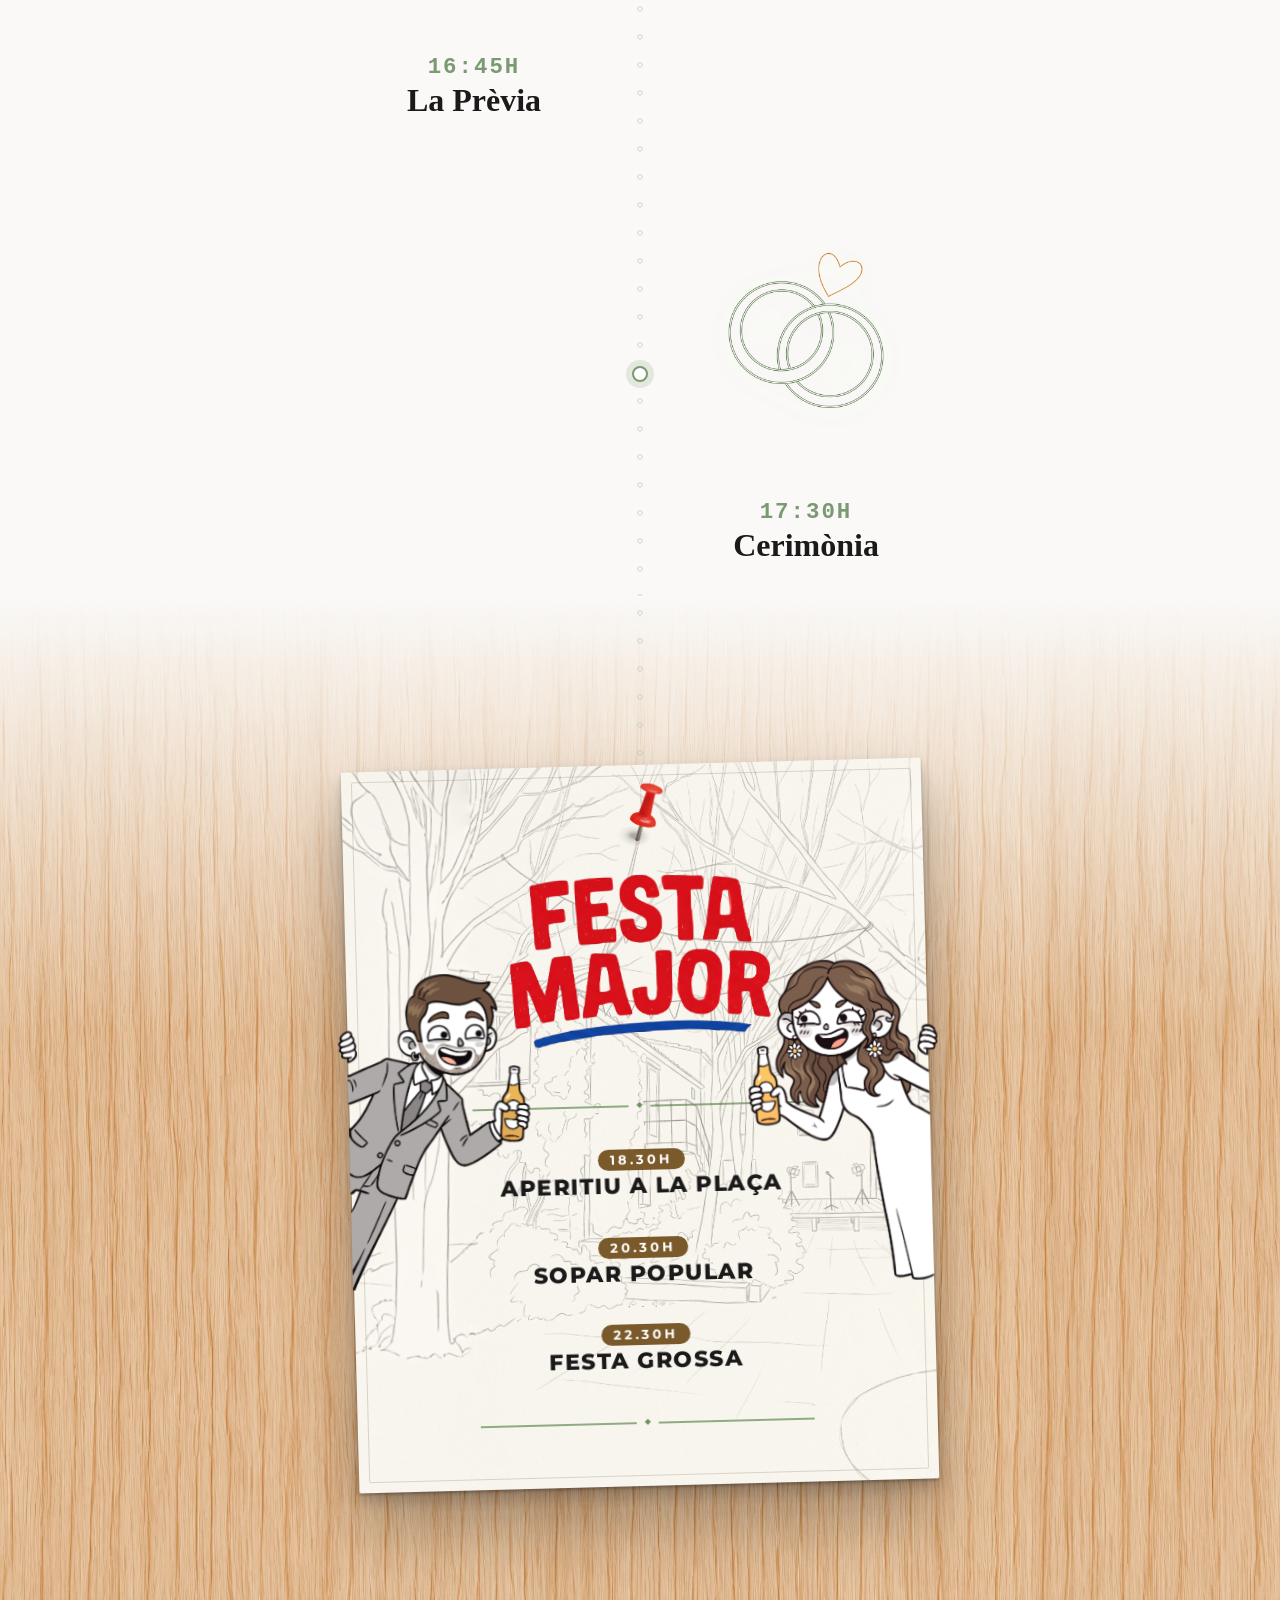
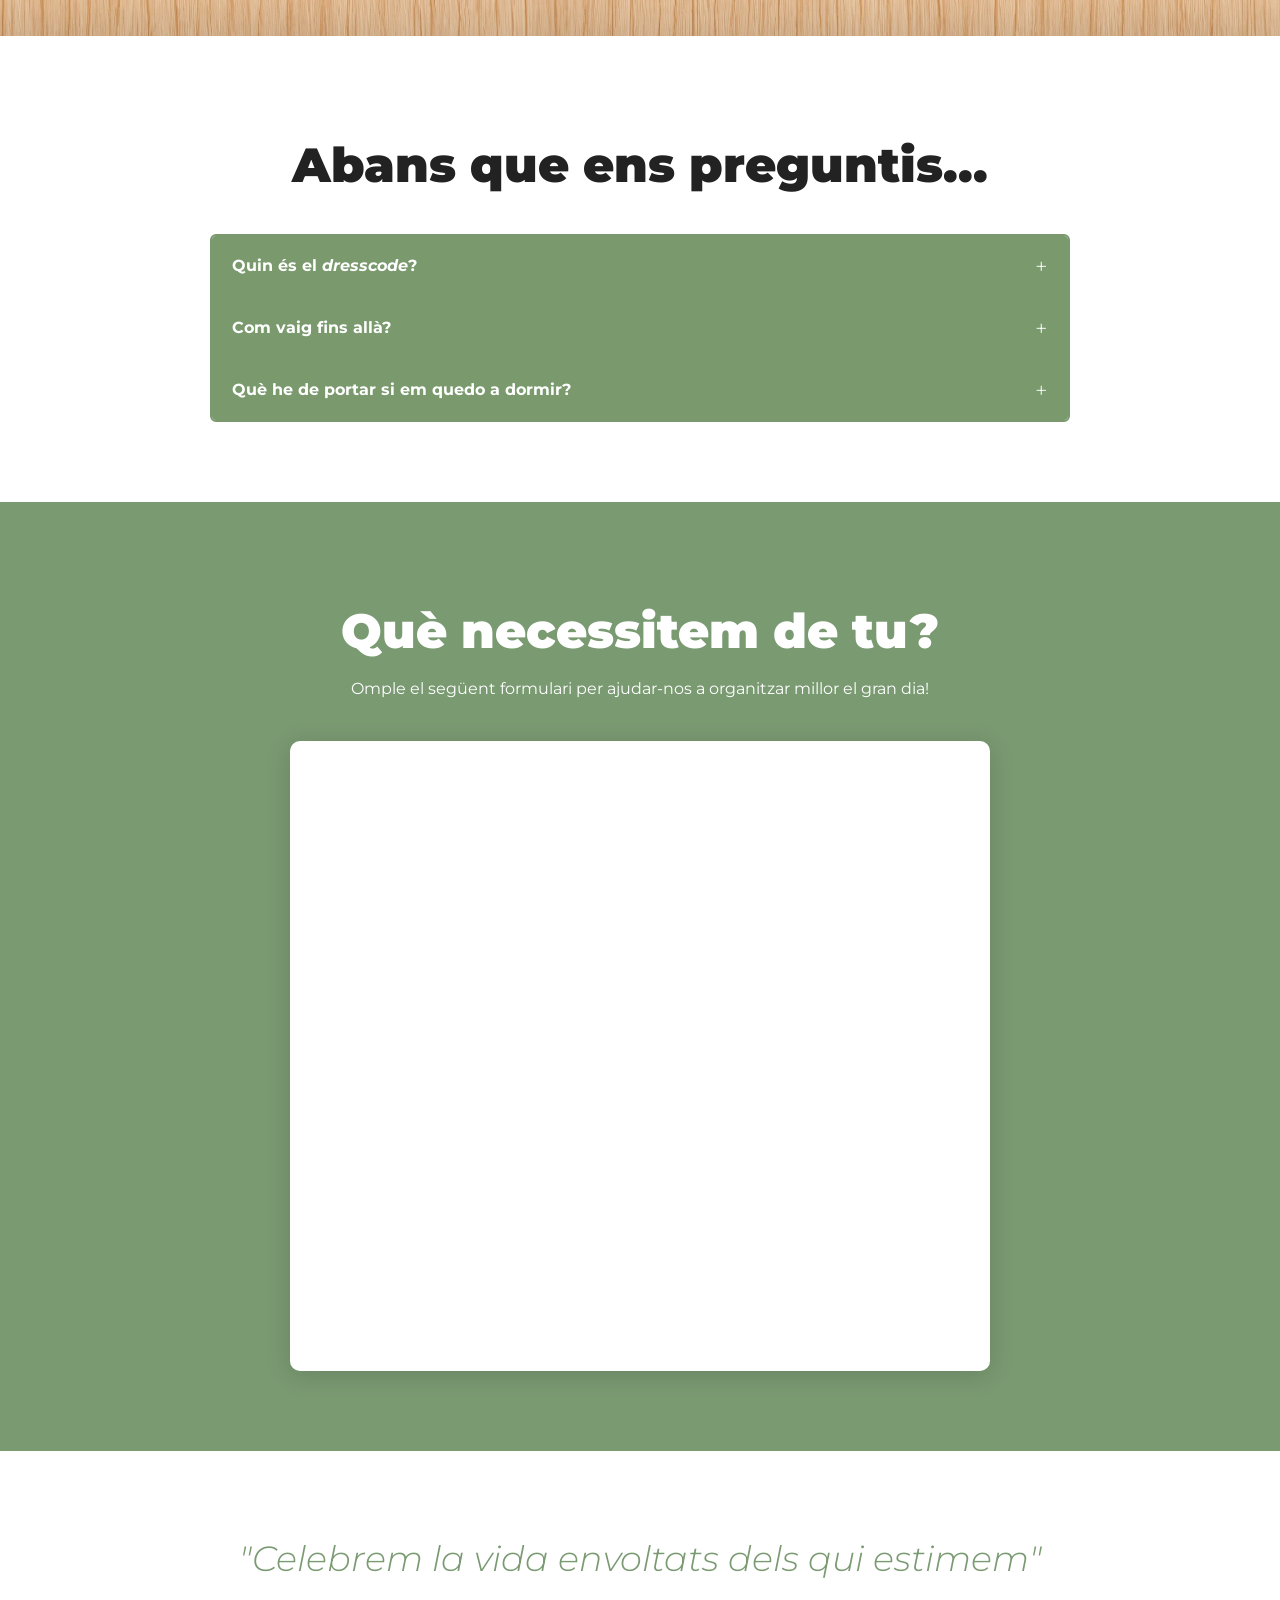
==== commit 781774ef: "Agregar animaciones de carga y confeti en la sección de festa major" ====
--- a/amics/index.html
+++ b/amics/index.html
@@ -4,12 +4,17 @@
 <head>
   <meta charset="UTF-8">
   <meta name="viewport" content="width=device-width, initial-scale=1.0">
-  <title>Boda Alba i Xavi</title>
+  <title>Casament Alba i Xavi</title>
   <link rel="icon" type="image/png" href="../assets/img/festamajor/favicon.png">
   <link rel="stylesheet" href="../assets/css/main.css">
 </head>
 
-<body>
+<body class="loading">
+
+  <div id="page-loader">
+    <img src="../assets/img/logo_2.svg" alt="logo" class="loader-logo">
+  </div>
+
   <main class="hero-section">
     <div class="hero-bg"></div>
     <div class="hero-logo-container">
@@ -88,6 +93,7 @@
   </section>
 
   <section class="festa-major-section">
+    <canvas class="fm-confetti" aria-hidden="true"></canvas>
     <div class="fm-wood-bg"></div>
     <div class="fm-timeline-connector" id="fmConnector">
       <div class="fm-connector-fill" id="fmConnectorFill"></div>
@@ -103,6 +109,7 @@
           <img src="../assets/img/festamajor/alba.png" alt="Alba">
         </div>
         <div class="fm-poster">
+          <img src="../assets/img/festamajor/chincheta2.png" alt="" class="fm-pin-img">
           <div class="fm-poster-bg"></div>
           <div class="fm-poster-content">
             <img src="../assets/img/festamajor/festamajor.png" alt="Festa Major" class="fm-logo">
@@ -166,8 +173,8 @@
           Què he de portar si em quedo a dormir?
         </button>
         <div class="faq-answer">
-          <p>Pijama, necesser, muda per a l'endemà.<br>No t'has de preocupar ni pels llençols ni per l'esmorzar.<br>+
-            banyador, tovallola i xancletes.</p>
+          <p>Pijama, necesser, muda per a l'endemà.<br>No t'has de preocupar ni pels llençols ni per l'esmorzar.<br>
+            Porteu també banyador, tovallola i xancletes per diumenge.</p>
         </div>
       </div>
 
--- a/assets/css/main.css
+++ b/assets/css/main.css
@@ -1,6 +1,102 @@
 @import url("https://fonts.googleapis.com/css2?family=Montserrat:ital,wght@0,100..900;1,100..900&display=swap");
 
 /* CSS principal para la boda */
+
+/* ── Page loader ───────────────────────────── */
+#page-loader {
+  position: fixed;
+  inset: 0;
+  background: #fff;
+  display: flex;
+  align-items: center;
+  justify-content: center;
+  z-index: 9999;
+  transition:
+    opacity 0.5s ease,
+    visibility 0.5s ease;
+}
+#page-loader.hidden {
+  opacity: 0;
+  visibility: hidden;
+}
+.loader-logo {
+  width: 160px;
+  height: auto;
+  animation: loaderPulse 2s ease-in-out infinite;
+}
+@keyframes loaderPulse {
+  0%,
+  100% {
+    opacity: 1;
+    transform: scale(1);
+  }
+  50% {
+    opacity: 0.5;
+    transform: scale(0.94);
+  }
+}
+
+/* Mientras carga, bloquear scroll y animaciones de entrada */
+body.loading {
+  overflow: hidden;
+}
+body.loading .hero-bg {
+  animation: none;
+}
+
+/* ── Hero zoom ─────────────────────────────── */
+@keyframes heroZoom {
+  from {
+    transform: scale(1.08);
+  }
+  to {
+    transform: scale(1);
+  }
+}
+.hero-bg {
+  animation: heroZoom 2.8s cubic-bezier(0.25, 0.46, 0.45, 0.94) forwards;
+}
+
+/* ── Scroll-reveal base ─────────────────────── */
+.reveal {
+  opacity: 0;
+  transform: translateY(28px);
+  transition:
+    opacity 0.7s ease,
+    transform 0.7s ease;
+}
+.reveal.visible {
+  opacity: 1;
+  transform: translateY(0);
+}
+
+/* ── Countdown entrada específica ──────────── */
+@keyframes countdownEnter {
+  from {
+    opacity: 0;
+    transform: translateY(32px) scale(0.97);
+  }
+  to {
+    opacity: 1;
+    transform: translateY(0) scale(1);
+  }
+}
+.countdown-container {
+  opacity: 0;
+}
+.countdown-container.visible {
+  animation: countdownEnter 0.9s cubic-bezier(0.25, 0.46, 0.45, 0.94) forwards;
+}
+@keyframes heroCopy {
+  from {
+    opacity: 0;
+    transform: translateY(20px);
+  }
+  to {
+    opacity: 1;
+    transform: translateY(0);
+  }
+}
 body {
   margin: 0;
   padding: 0;
@@ -13,8 +109,7 @@
 .hero-section {
   position: relative;
   width: 100vw;
-  height: 100dvh;
-  min-height: 100svh;
+  height: 100svh;
   overflow: hidden;
 }
 .hero-bg {
@@ -61,6 +156,35 @@
   letter-spacing: 2px;
   color: #1a1a1a;
   line-height: 1;
+  display: inline-block;
+  overflow: hidden;
+}
+.countdown-digit {
+  display: inline-block;
+  transition:
+    transform 0.18s cubic-bezier(0.4, 0, 0.2, 1),
+    opacity 0.18s ease;
+}
+.countdown-digit.flip-out {
+  transform: translateY(-60%) scaleY(0.4);
+  opacity: 0;
+}
+.countdown-digit.flip-in {
+  transform: translateY(60%) scaleY(0.4);
+  opacity: 0;
+}
+@keyframes digitIn {
+  from {
+    transform: translateY(60%) scaleY(0.4);
+    opacity: 0;
+  }
+  to {
+    transform: translateY(0) scaleY(1);
+    opacity: 1;
+  }
+}
+.countdown-digit.animate-in {
+  animation: digitIn 0.2s cubic-bezier(0.4, 0, 0.2, 1) forwards;
 }
 .countdown-label {
   font-family: "Montserrat", sans-serif;
@@ -162,6 +286,56 @@
   background: #5e7d58;
 }
 
+/* ── Com arribar entrance animations ── */
+.location-bg {
+  opacity: 0;
+  transition: opacity 1.2s ease;
+}
+.location-section.loc-section-animate .location-bg {
+  opacity: 1;
+}
+.location-card {
+  opacity: 0;
+  transform: translateY(40px);
+  transition:
+    opacity 0.7s ease,
+    transform 0.7s ease;
+}
+.location-card.loc-animate {
+  opacity: 1;
+  transform: translateY(0);
+}
+.location-title,
+.location-desc,
+.location-address,
+.maps-btn {
+  opacity: 0;
+  transform: translateY(20px);
+  transition:
+    opacity 0.5s ease,
+    transform 0.5s ease;
+}
+.location-card.loc-animate .location-title {
+  opacity: 1;
+  transform: translateY(0);
+  transition-delay: 0.2s;
+}
+.location-card.loc-animate .location-desc {
+  opacity: 1;
+  transform: translateY(0);
+  transition-delay: 0.35s;
+}
+.location-card.loc-animate .location-address {
+  opacity: 1;
+  transform: translateY(0);
+  transition-delay: 0.5s;
+}
+.location-card.loc-animate .maps-btn {
+  opacity: 1;
+  transform: translateY(0);
+  transition-delay: 0.65s;
+}
+
 /* Responsive para tablets y escritorio */
 @media (min-width: 600px) {
   .hero-date {
@@ -249,7 +423,9 @@
   padding: 32px 0;
   z-index: 1;
   opacity: 0;
-  transition: opacity 0.7s ease, transform 0.7s ease;
+  transition:
+    opacity 0.7s ease,
+    transform 0.7s ease;
 }
 
 .timeline-item.tl-left {
@@ -294,8 +470,13 @@
 }
 
 @keyframes floatImg {
-  0%, 100% { transform: translateY(0); }
-  50% { transform: translateY(-6px); }
+  0%,
+  100% {
+    transform: translateY(0);
+  }
+  50% {
+    transform: translateY(-6px);
+  }
 }
 
 .tl-text {
@@ -335,7 +516,9 @@
   box-shadow: 0 0 0 4px rgba(122, 154, 114, 0.12);
   z-index: 2;
   opacity: 0;
-  transition: opacity 0.4s ease 0.5s, box-shadow 0.4s ease;
+  transition:
+    opacity 0.4s ease 0.5s,
+    box-shadow 0.4s ease;
 }
 
 .timeline-item.visible .tl-dot {
@@ -376,6 +559,9 @@
   width: 100%;
   justify-content: center;
   padding-top: 20px;
+  position: relative;
+  z-index: 2;
+  animation: heroCopy 1.6s 0.6s cubic-bezier(0.25, 0.46, 0.45, 0.94) both;
 }
 
 /* ── Timeline connector into Festa Major ── */
@@ -405,6 +591,15 @@
   align-items: center;
   justify-content: center;
   padding: 80px 0 60px;
+}
+
+.fm-confetti {
+  position: absolute;
+  inset: 0;
+  width: 100%;
+  height: 100%;
+  pointer-events: none;
+  z-index: 20;
 }
 
 .fm-wood-bg {
@@ -476,16 +671,14 @@
   margin-bottom: 0;
 }
 
-
 /* Chincheta image — relative to .fm-scene so it clears the board's overflow:hidden */
 .fm-pin-img {
   position: absolute;
-  top: -16px;
-  left: 50%;
-  transform: translateX(-50%);
-  width: clamp(28px, 3.5vw, 44px);
+  top: 10px;
+  left: calc(50% + 8px);
+  transform: translateX(-50%) rotate(5deg);
+  width: clamp(42px, 8vw, 80px);
   z-index: 10;
-  filter: drop-shadow(0 4px 8px rgba(0,0,0,0.4));
 }
 
 /* Poster paper */
@@ -493,10 +686,19 @@
   position: relative;
   border-radius: 2px;
   overflow: visible;
-  border: 2px solid #111;
+  background: rgb(248, 241, 226);
+  transform-origin: center top;
+  /* Sombra asimétrica: pequeña arriba (cerca del pin), difusa abajo (papel arqueado) */
   box-shadow:
-    0 8px 30px rgba(0,0,0,0.3),
-    0 25px 60px rgba(0,0,0,0.25);
+    0 2px 3px rgba(0, 0, 0, 0.25),
+    0 8px 16px rgba(0, 0, 0, 0.2),
+    0 30px 60px rgba(0, 0, 0, 0.18),
+    0 60px 80px rgba(0, 0, 0, 0.1);
+}
+
+.fm-poster::after {
+  content: "";
+  display: none;
 }
 
 /* Clip the poster content (bg image) without clipping the curl pseudoelements */
@@ -510,11 +712,23 @@
   position: absolute;
   inset: 0;
   background: url("../img/festamajor/fondo.png") center center / cover no-repeat;
-  opacity: 0.45;
+  opacity: 0.6;
   z-index: 1;
   pointer-events: none;
 }
 
+/* Textura de grano de papel encima del fondo */
+.fm-poster-bg::after {
+  content: "";
+  position: absolute;
+  inset: 0;
+  background-image: url("data:image/svg+xml,%3Csvg xmlns='http://www.w3.org/2000/svg' width='200' height='200'%3E%3Cfilter id='n'%3E%3CfeTurbulence type='fractalNoise' baseFrequency='0.75' numOctaves='4' stitchTiles='stitch'/%3E%3C/filter%3E%3Crect width='200' height='200' filter='url(%23n)' opacity='1'/%3E%3C/svg%3E");
+  background-size: 180px 180px;
+  opacity: 0.045;
+  mix-blend-mode: multiply;
+  pointer-events: none;
+}
+
 .fm-poster-content {
   position: relative;
   z-index: 2;
@@ -523,7 +737,7 @@
   align-items: center;
   padding: clamp(36px, 6vw, 64px) clamp(28px, 5vw, 52px) clamp(36px, 6vw, 60px);
   gap: clamp(16px, 2.5vw, 26px);
-  background: rgb(248, 241, 226);
+  background: transparent;
   box-sizing: border-box;
 }
 
@@ -538,8 +752,8 @@
 }
 
 .fm-logo {
-  width: 85%;
-  max-width: 500px;
+  width: 95%;
+  max-width: 560px;
   object-fit: contain;
   position: relative;
   z-index: 1;
@@ -598,11 +812,15 @@
 
 .fm-time {
   font-family: "Montserrat", sans-serif;
-  font-size: clamp(0.8rem, 1.8vw, 1.05rem);
-  font-weight: 300;
-  letter-spacing: 4px;
-  color: #5a3a10;
+  font-size: clamp(0.65rem, 1.4vw, 0.8rem);
+  font-weight: 700;
+  letter-spacing: 3px;
+  color: #fff;
   text-transform: uppercase;
+  background-color: #7a5a2a;
+  padding: 3px 12px;
+  border-radius: 999px;
+  display: inline-block;
 }
 
 .fm-event-name {
@@ -630,7 +848,7 @@
   }
 
   .fm-logo {
-    width: 300px;
+    width: 340px;
   }
 
   .fm-board {
@@ -641,7 +859,6 @@
   .fm-character {
     width: clamp(90px, 26vw, 140px);
   }
-
 
   /* Push poster content inward so text doesn't overlap characters */
   .fm-poster-content {
@@ -654,8 +871,9 @@
   }
 
   .fm-time {
-    font-size: clamp(0.75rem, 3.5vw, 0.95rem);
-    letter-spacing: 3px;
+    font-size: clamp(0.6rem, 2.8vw, 0.75rem);
+    letter-spacing: 2px;
+    padding: 2px 10px;
   }
 
   .fm-event-name {
@@ -664,69 +882,133 @@
   }
 
   .fm-logo {
-    width: 300px;
+    width: 340px;
   }
 
   .fm-pin-img {
-    width: clamp(24px, 6vw, 36px);
-    top: -4px;
+    width: clamp(54px, 14vw, 80px);
+    top: 0px;
   }
 }
 
 /* ── Festa Major entrance animations ── */
 
 @keyframes fm-pin-drop {
-  0%   { transform: translateX(-50%) translateY(-140px); opacity: 0; }
-  60%  { transform: translateX(-50%) translateY(8px);    opacity: 1; }
-  78%  { transform: translateX(-50%) translateY(-5px);   opacity: 1; }
-  90%  { transform: translateX(-50%) translateY(3px);    opacity: 1; }
-  100% { transform: translateX(-50%) translateY(0);      opacity: 1; }
+  0% {
+    transform: translateX(-50%) translateY(-140px) rotate(5deg);
+    opacity: 0;
+  }
+  60% {
+    transform: translateX(-50%) translateY(8px) rotate(5deg);
+    opacity: 1;
+  }
+  78% {
+    transform: translateX(-50%) translateY(-5px) rotate(5deg);
+    opacity: 1;
+  }
+  90% {
+    transform: translateX(-50%) translateY(3px) rotate(5deg);
+    opacity: 1;
+  }
+  100% {
+    transform: translateX(-50%) translateY(0) rotate(5deg);
+    opacity: 1;
+  }
 }
 
 @keyframes fm-board-in {
-  0%   { opacity: 0; transform: scale(0.72); }
-  70%  { opacity: 1; transform: scale(1.03); }
-  100% { opacity: 1; transform: scale(1); }
+  0% {
+    opacity: 0;
+    transform: scale(0.72) rotate(0deg);
+  }
+  70% {
+    opacity: 1;
+    transform: scale(1.03) rotate(-2deg);
+  }
+  100% {
+    opacity: 1;
+    transform: scale(1) rotate(-1.5deg);
+  }
 }
 
 @keyframes fm-slide-up {
-  0%   { opacity: 0; transform: translateY(22px); }
-  100% { opacity: 1; transform: translateY(0); }
+  0% {
+    opacity: 0;
+    transform: translateY(22px);
+  }
+  100% {
+    opacity: 1;
+    transform: translateY(0);
+  }
 }
 
 @keyframes fm-line-expand {
-  0%   { transform: scaleX(0); opacity: 0; }
-  100% { transform: scaleX(1); opacity: 0.6; }
+  0% {
+    transform: scaleX(0);
+    opacity: 0;
+  }
+  100% {
+    transform: scaleX(1);
+    opacity: 0.6;
+  }
 }
 
 @keyframes fm-char-left {
-  0%   { transform: translateX(-80px) translateY(-50%); }
-  100% { transform: translateX(-5%) translateY(-50%); }
+  0% {
+    transform: translateX(-80px) translateY(-50%);
+  }
+  100% {
+    transform: translateX(-5%) translateY(-50%);
+  }
 }
 
 @keyframes fm-char-right {
-  0%   { transform: translateX(80px) translateY(-50%); }
-  100% { transform: translateX(5%) translateY(-50%); }
+  0% {
+    transform: translateX(80px) translateY(-50%);
+  }
+  100% {
+    transform: translateX(5%) translateY(-50%);
+  }
 }
 
 @keyframes fm-char-fade {
-  0%   { opacity: 0; }
-  100% { opacity: 1; }
+  0% {
+    opacity: 0;
+  }
+  100% {
+    opacity: 1;
+  }
 }
 
 /* Initial hidden states — elements wait until .fm-animate is added to .fm-scene */
-.fm-scene .fm-pin-img       { opacity: 0; }
-.fm-scene .fm-board         { opacity: 0; }
-.fm-scene .fm-logo          { opacity: 0; }
-.fm-scene .fm-divider-line  { transform: scaleX(0); opacity: 0; transform-origin: center; }
+.fm-scene .fm-pin-img {
+  opacity: 0;
+}
+.fm-scene .fm-board {
+  opacity: 0;
+}
+.fm-scene .fm-logo {
+  opacity: 0;
+}
+.fm-scene .fm-divider-line {
+  transform: scaleX(0);
+  opacity: 0;
+  transform-origin: center;
+}
 .fm-scene .fm-event,
-.fm-scene .fm-event-sep     { opacity: 0; }
-.fm-scene .fm-xavi          { opacity: 0; }
-.fm-scene .fm-alba          { opacity: 0; }
+.fm-scene .fm-event-sep {
+  opacity: 0;
+}
+.fm-scene .fm-xavi {
+  opacity: 0;
+}
+.fm-scene .fm-alba {
+  opacity: 0;
+}
 
 /* Triggered states */
 .fm-scene.fm-animate .fm-pin-img {
-  animation: fm-pin-drop 0.7s cubic-bezier(0.22, 1, 0.36, 1) 1.0s both;
+  animation: fm-pin-drop 0.7s cubic-bezier(0.22, 1, 0.36, 1) 0.45s both;
 }
 
 .fm-scene.fm-animate .fm-board {
@@ -740,14 +1022,28 @@
 .fm-scene.fm-animate .fm-divider-line {
   animation: fm-line-expand 0.45s ease-out both;
 }
-.fm-scene.fm-animate .fm-divider:first-of-type .fm-divider-line { animation-delay: 1.2s; }
-.fm-scene.fm-animate .fm-divider-bottom .fm-divider-line        { animation-delay: 1.55s; }
-
-.fm-scene.fm-animate .fm-event:nth-child(1) { animation: fm-slide-up 0.4s ease-out 1.3s both; }
-.fm-scene.fm-animate .fm-event-sep:nth-child(2) { animation: fm-slide-up 0.4s ease-out 1.42s both; }
-.fm-scene.fm-animate .fm-event:nth-child(3) { animation: fm-slide-up 0.4s ease-out 1.54s both; }
-.fm-scene.fm-animate .fm-event-sep:nth-child(4) { animation: fm-slide-up 0.4s ease-out 1.66s both; }
-.fm-scene.fm-animate .fm-event:nth-child(5) { animation: fm-slide-up 0.4s ease-out 1.78s both; }
+.fm-scene.fm-animate .fm-divider:first-of-type .fm-divider-line {
+  animation-delay: 1.2s;
+}
+.fm-scene.fm-animate .fm-divider-bottom .fm-divider-line {
+  animation-delay: 1.55s;
+}
+
+.fm-scene.fm-animate .fm-event:nth-child(1) {
+  animation: fm-slide-up 0.4s ease-out 1.3s both;
+}
+.fm-scene.fm-animate .fm-event-sep:nth-child(2) {
+  animation: fm-slide-up 0.4s ease-out 1.42s both;
+}
+.fm-scene.fm-animate .fm-event:nth-child(3) {
+  animation: fm-slide-up 0.4s ease-out 1.54s both;
+}
+.fm-scene.fm-animate .fm-event-sep:nth-child(4) {
+  animation: fm-slide-up 0.4s ease-out 1.66s both;
+}
+.fm-scene.fm-animate .fm-event:nth-child(5) {
+  animation: fm-slide-up 0.4s ease-out 1.78s both;
+}
 
 .fm-scene.fm-animate .fm-xavi {
   animation:
@@ -757,13 +1053,12 @@
 .fm-scene.fm-animate .fm-alba {
   animation:
     fm-char-right 0.35s ease-out 0.6s both,
-    fm-char-fade  1.2s ease-out 0.6s both;
+    fm-char-fade 1.2s ease-out 0.6s both;
 }
 
 /* Respect reduced-motion preference */
 @media (prefers-reduced-motion: reduce) {
   .fm-scene .fm-pin-img,
-  .fm-scene .fm-board,
   .fm-scene .fm-logo,
   .fm-scene .fm-divider-line,
   .fm-scene .fm-event,
@@ -774,6 +1069,15 @@
     transform: none;
     animation: none;
   }
+  /* Mantener la inclinación estática pero sin movimiento */
+  .fm-scene .fm-board {
+    opacity: 1;
+    transform: rotate(-1.5deg);
+    animation: none;
+  }
+  .fm-scene .fm-pin-img {
+    transform: translateX(-50%) rotate(5deg);
+  }
 }
 
 /* FAQ / Acordeon */
@@ -781,6 +1085,20 @@
   padding: 60px 24px 80px;
   max-width: 860px;
   margin: 0 auto;
+  position: relative;
+}
+
+.faq-section::before {
+  content: "";
+  position: absolute;
+  top: -40px;
+  left: 50%;
+  transform: translateX(-50%);
+  width: 100vw;
+  height: 40px;
+  background: linear-gradient(to top, rgba(0,0,0,0.08), transparent);
+  pointer-events: none;
+  z-index: 1;
 }
 
 .faq-title {
@@ -848,7 +1166,9 @@
   background: #f0ece3;
   max-height: 0;
   overflow: hidden;
-  transition: max-height 0.35s ease, padding 0.35s ease;
+  transition:
+    max-height 0.35s ease,
+    padding 0.35s ease;
   padding: 0 20px;
 }
 
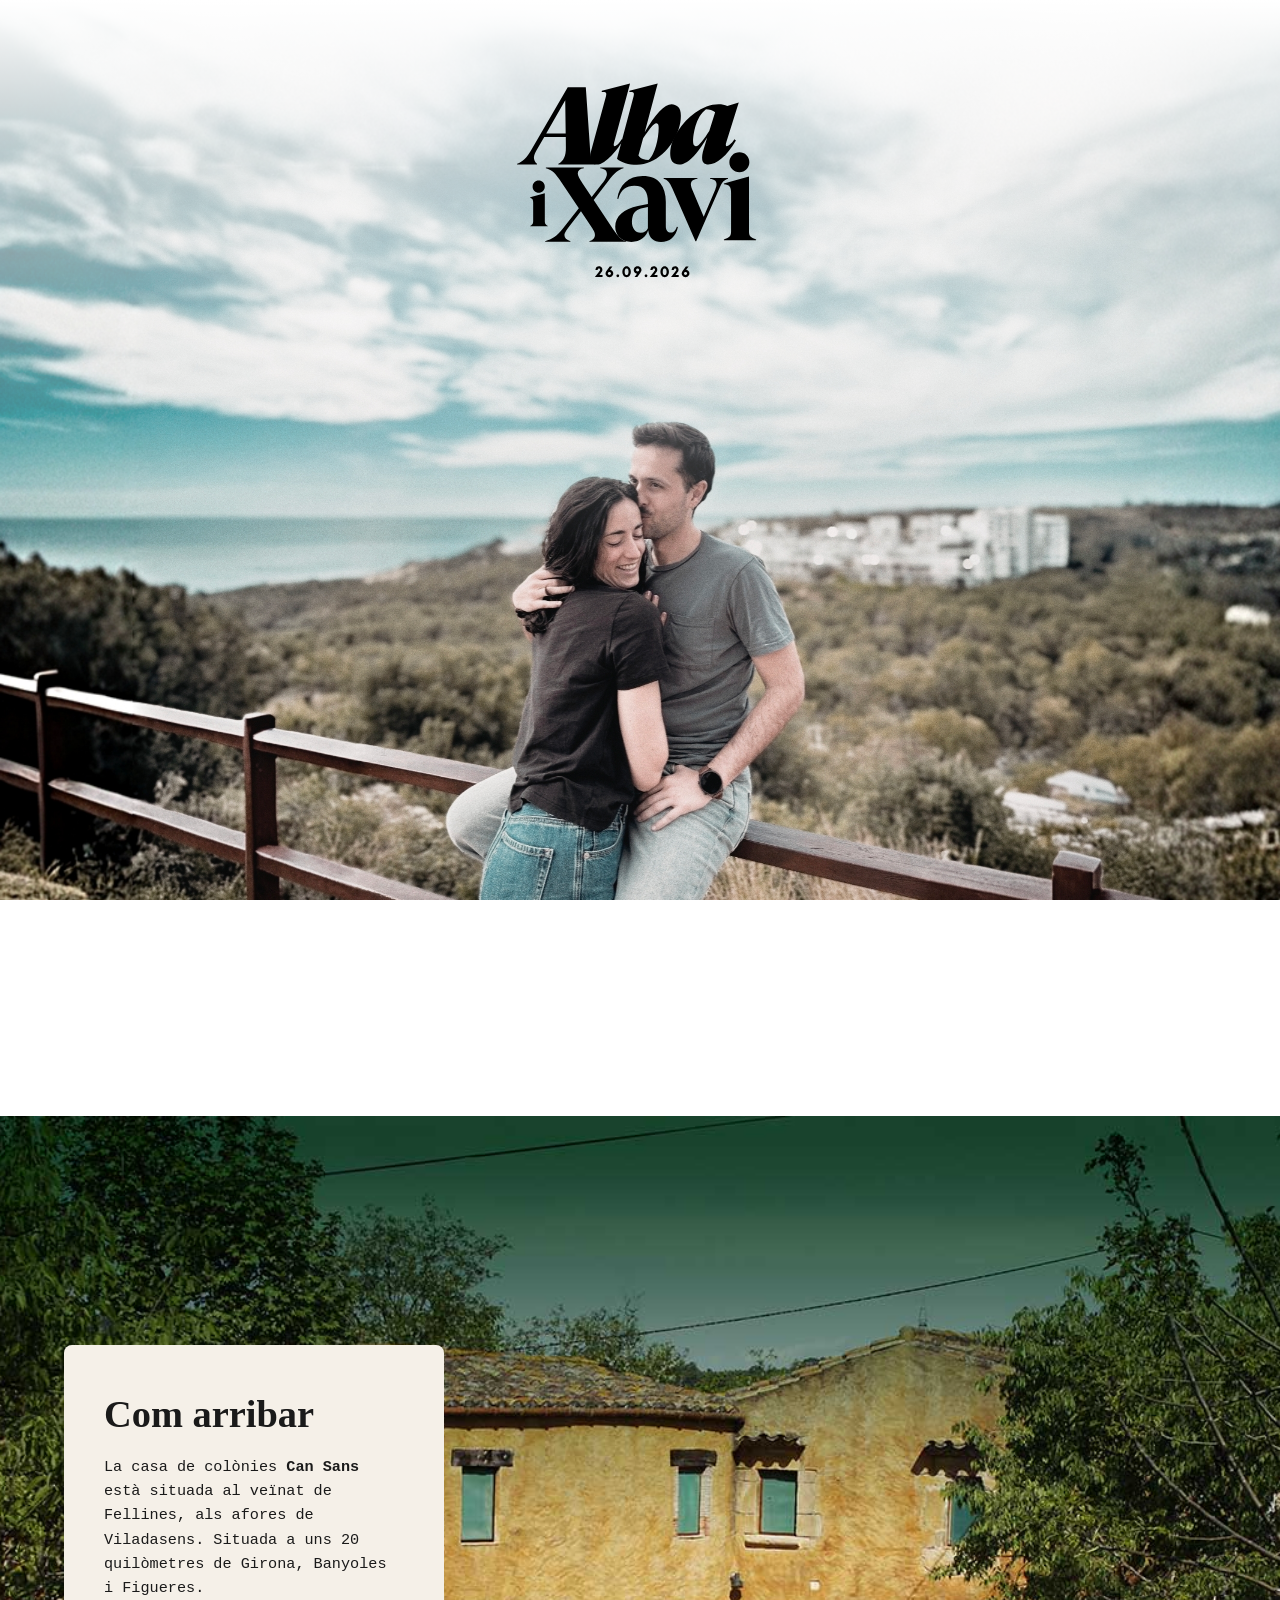
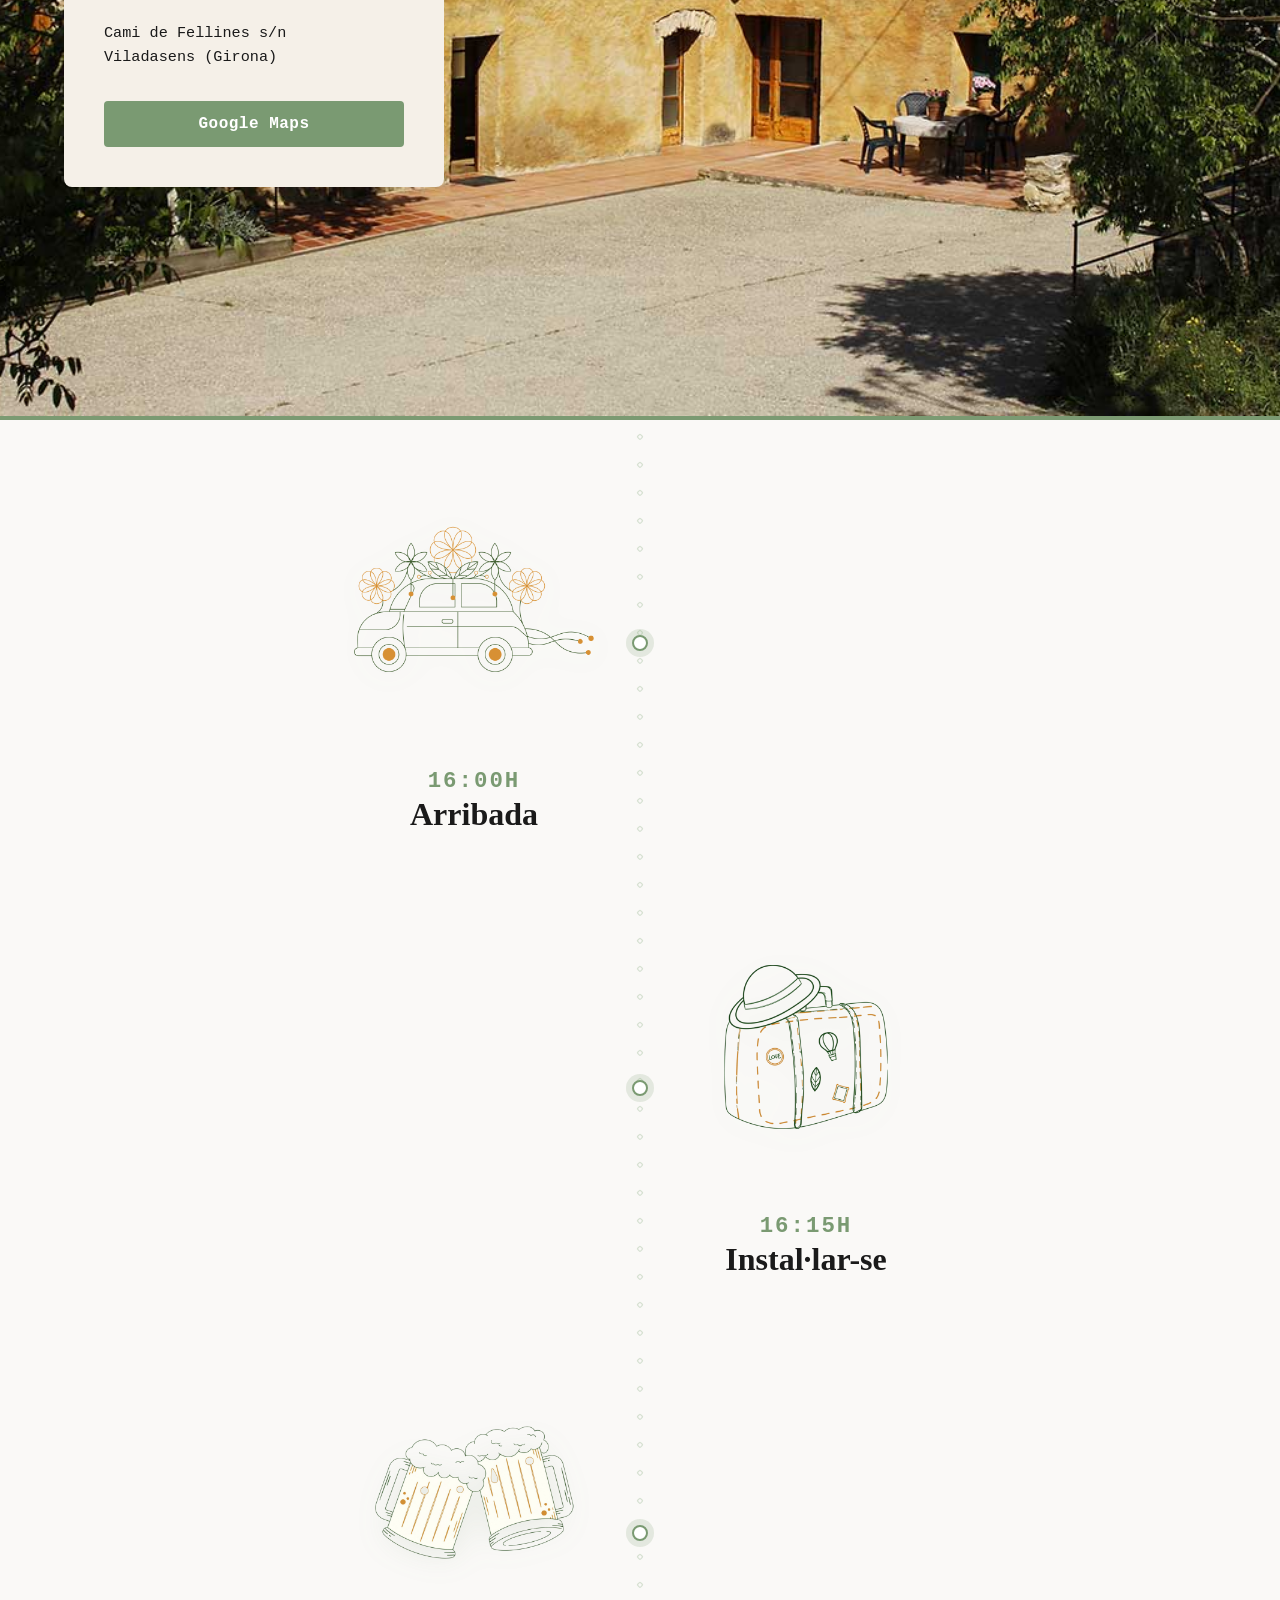
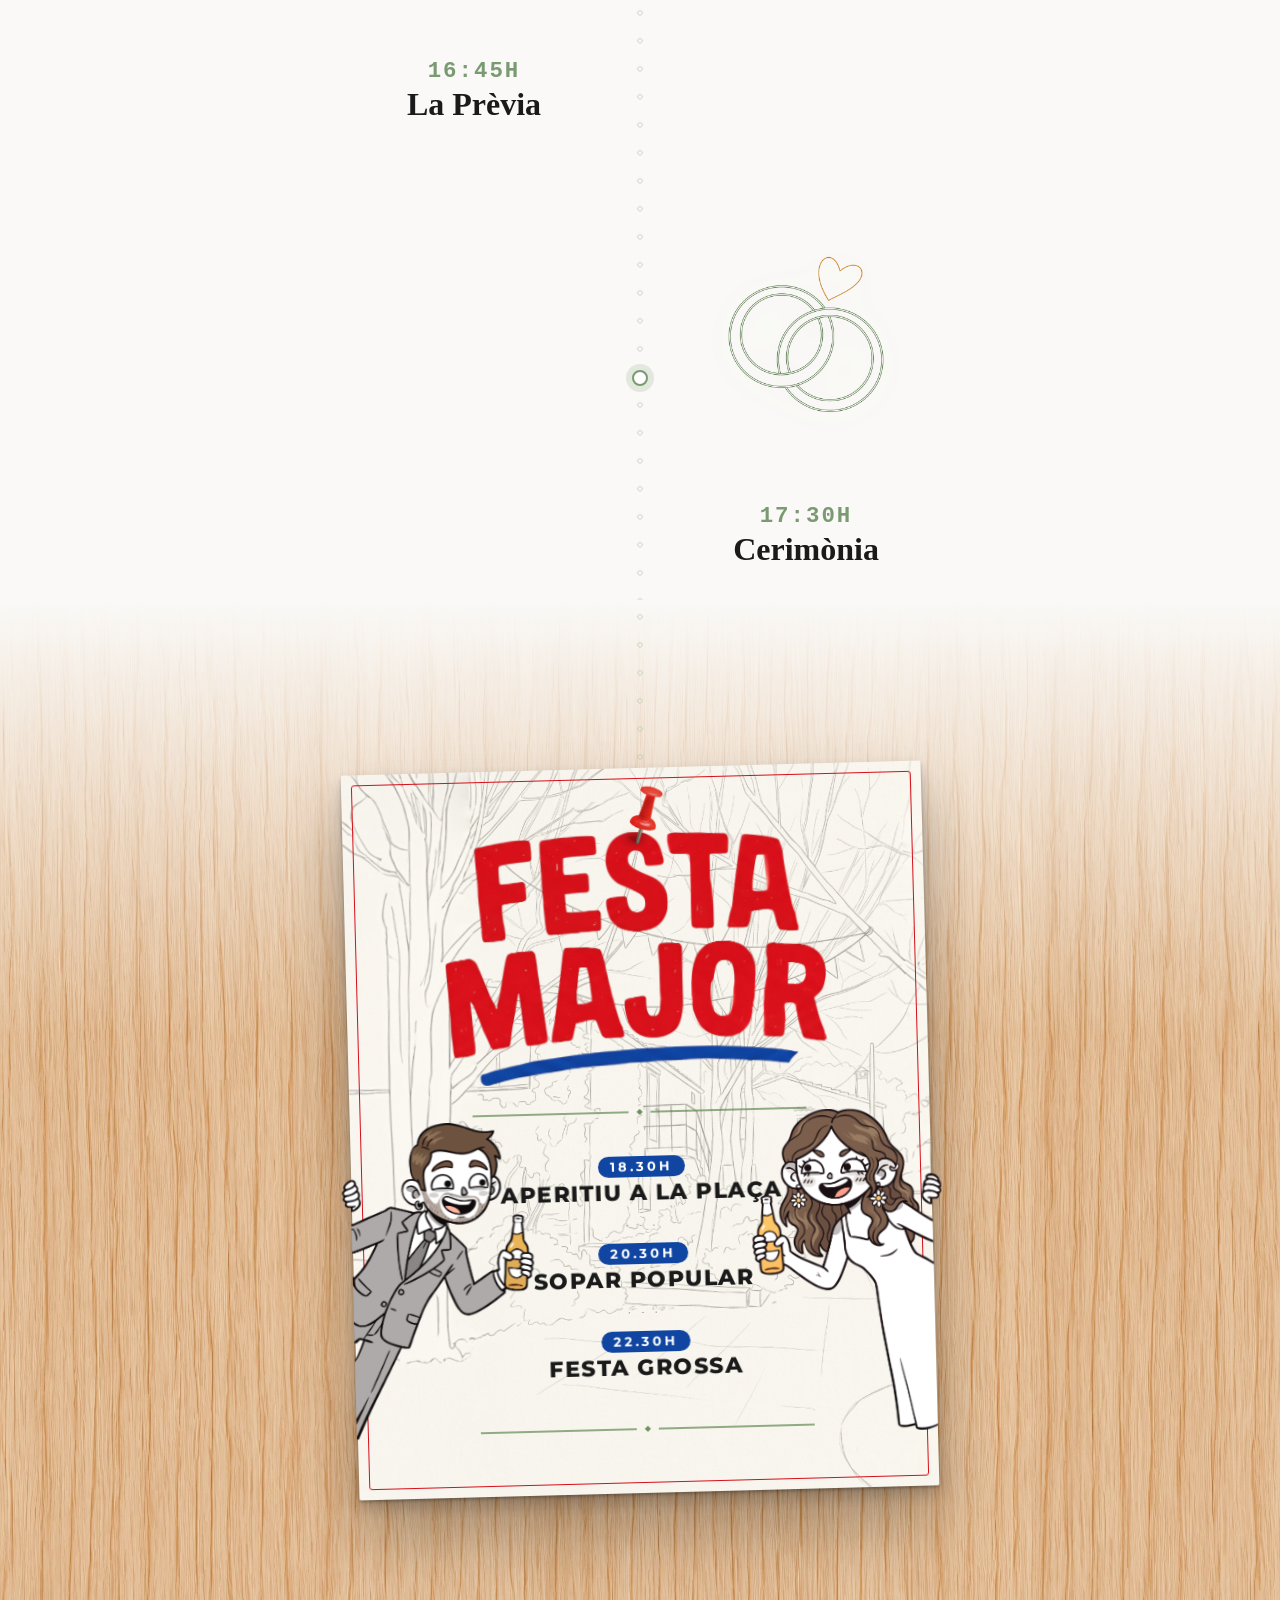
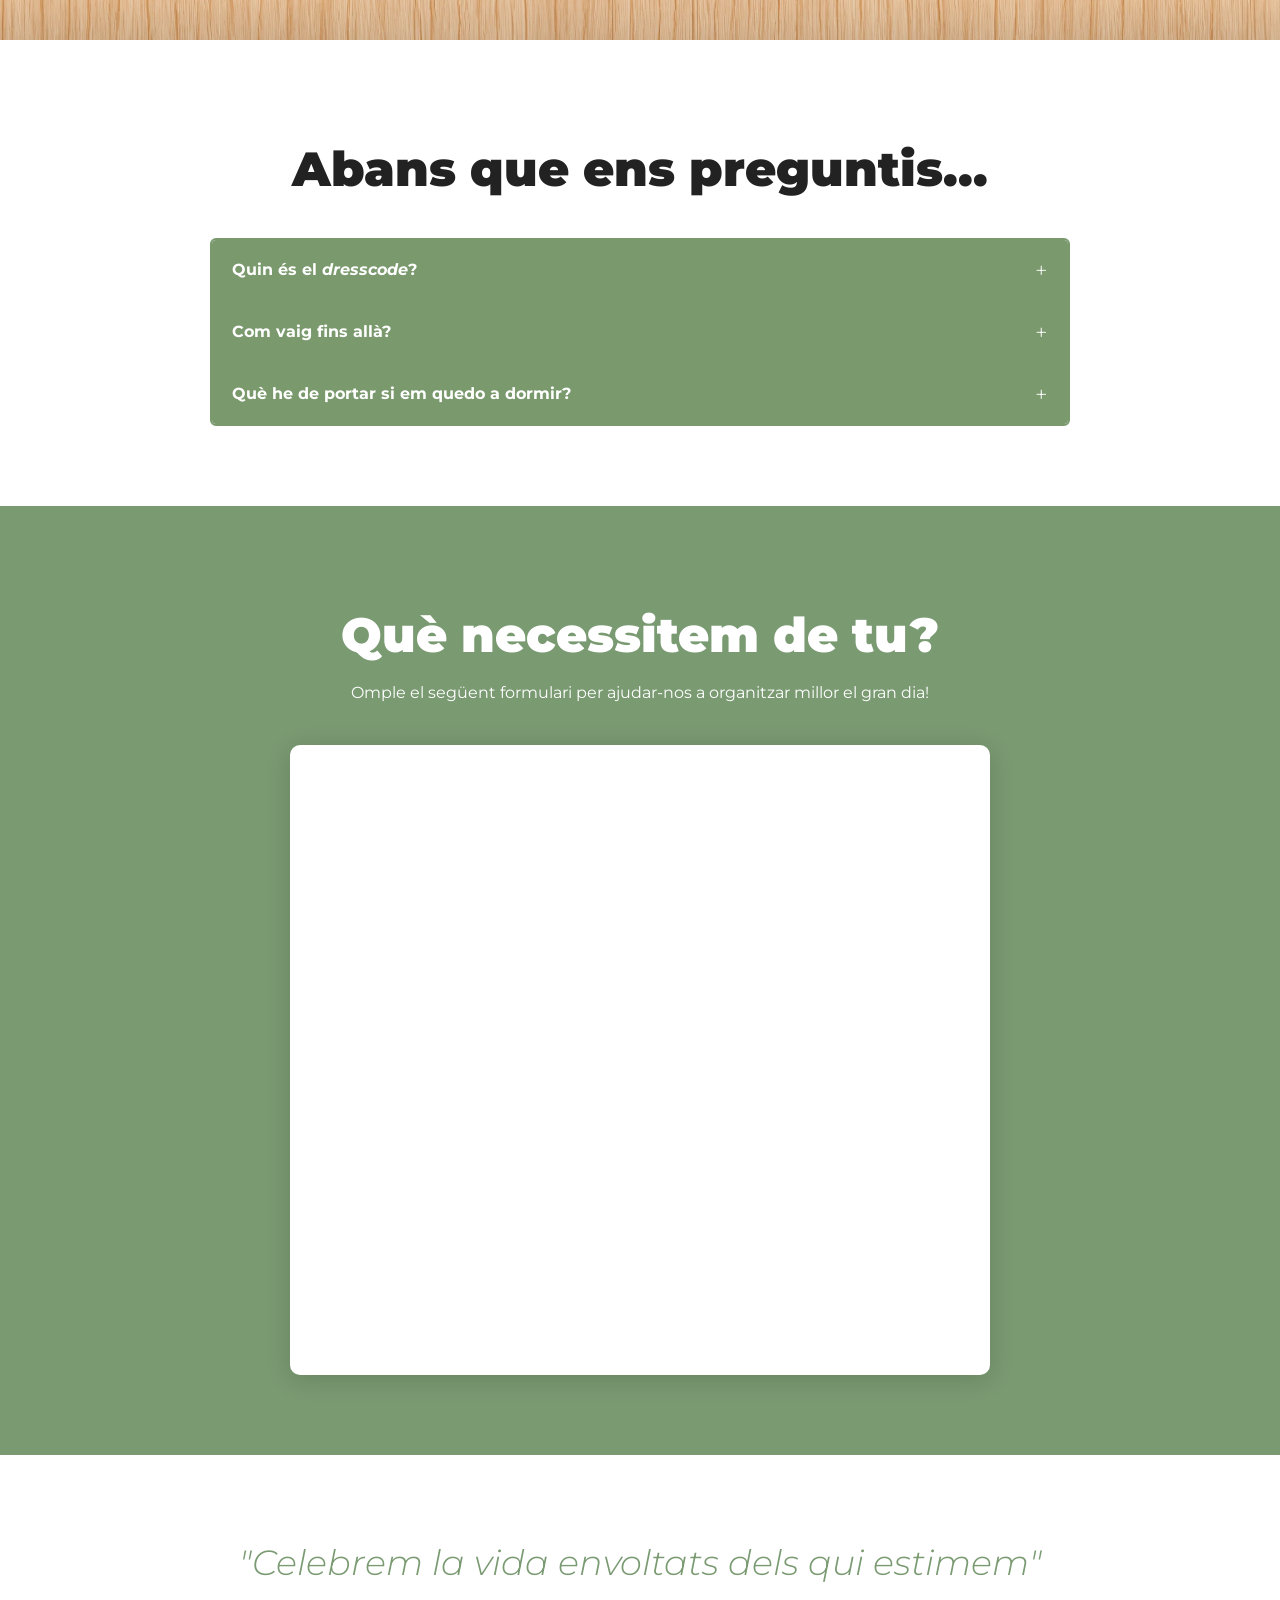
==== commit 6ddaf9ae: "Actualizar descripciones de ubicación y mejorar estilos en secciones" ====
--- a/amics/index.html
+++ b/amics/index.html
@@ -30,7 +30,7 @@
     <div class="location-bg"></div>
     <div class="location-card">
       <h2 class="location-title">Com arribar</h2>
-      <p class="location-desc">La casa de colònies Can Sans està situada al veïnat de Fellines, als afores de
+      <p class="location-desc">La casa de colònies <strong>Can Sans</strong> està situada al veïnat de Fellines, als afores de
         Viladasens. Situada a uns 20 quilòmetres de Girona, Banyoles i Figueres.</p>
       <p class="location-address">Cami de Fellines s/n<br>Viladasens (Girona)</p>
       <a class="maps-btn" href="https://maps.app.goo.gl/ukFLAEK5EjDUNGdo9" target="_blank" rel="noopener">
--- a/assets/css/main.css
+++ b/assets/css/main.css
@@ -294,6 +294,9 @@
 .location-section.loc-section-animate .location-bg {
   opacity: 1;
 }
+section.location-section.loc-section-animate {
+  border-bottom: 4px solid #7b9a72;
+}
 .location-card {
   opacity: 0;
   transform: translateY(40px);
@@ -634,9 +637,9 @@
 /* Characters — centred vertically on the poster */
 .fm-character {
   position: absolute;
-  top: 50%;
+  top: 70%;
   transform: translateY(-50%);
-  width: clamp(100px, 16vw, 190px);
+  width: clamp(105px, 16vw, 190px);
   z-index: 10;
 }
 
@@ -746,14 +749,14 @@
   content: "";
   position: absolute;
   inset: 10px;
-  border: 1.5px solid rgba(80, 50, 20, 0.18);
-  border-radius: 2px;
+  border: 1.5px solid rgb(213 14 25);
+  border-radius: 3px;
   pointer-events: none;
 }
 
 .fm-logo {
-  width: 95%;
-  max-width: 560px;
+  width: 80%;
+  max-width: 440px;
   object-fit: contain;
   position: relative;
   z-index: 1;
@@ -817,7 +820,7 @@
   letter-spacing: 3px;
   color: #fff;
   text-transform: uppercase;
-  background-color: #7a5a2a;
+  background-color: #1046a2;
   padding: 3px 12px;
   border-radius: 999px;
   display: inline-block;
@@ -848,7 +851,7 @@
   }
 
   .fm-logo {
-    width: 340px;
+    width: 220px;
   }
 
   .fm-board {
@@ -857,7 +860,7 @@
   }
 
   .fm-character {
-    width: clamp(90px, 26vw, 140px);
+    width: clamp(105px, 29.4vw, 168px);
   }
 
   /* Push poster content inward so text doesn't overlap characters */
@@ -882,7 +885,7 @@
   }
 
   .fm-logo {
-    width: 340px;
+    width: 220px;
   }
 
   .fm-pin-img {
@@ -1096,7 +1099,7 @@
   transform: translateX(-50%);
   width: 100vw;
   height: 40px;
-  background: linear-gradient(to top, rgba(0,0,0,0.08), transparent);
+  background: linear-gradient(to top, rgba(0, 0, 0, 0.08), transparent);
   pointer-events: none;
   z-index: 1;
 }
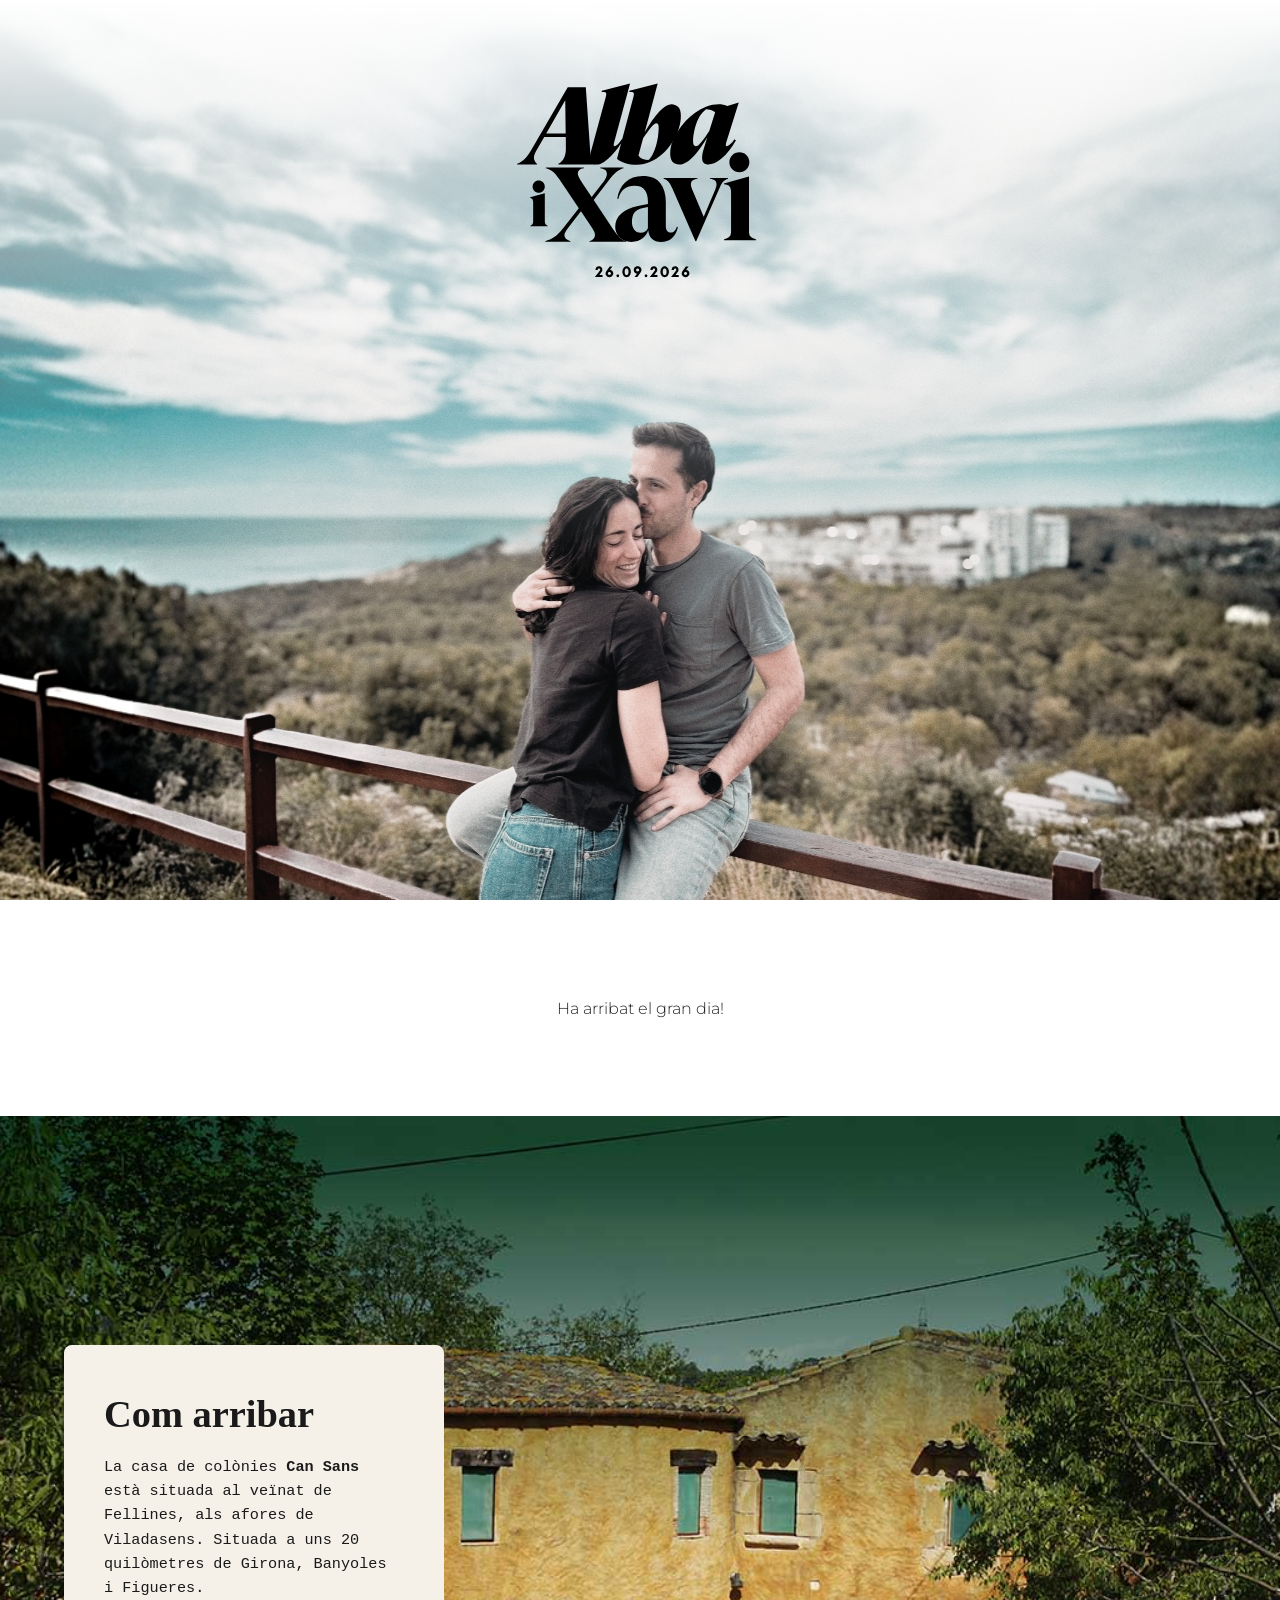
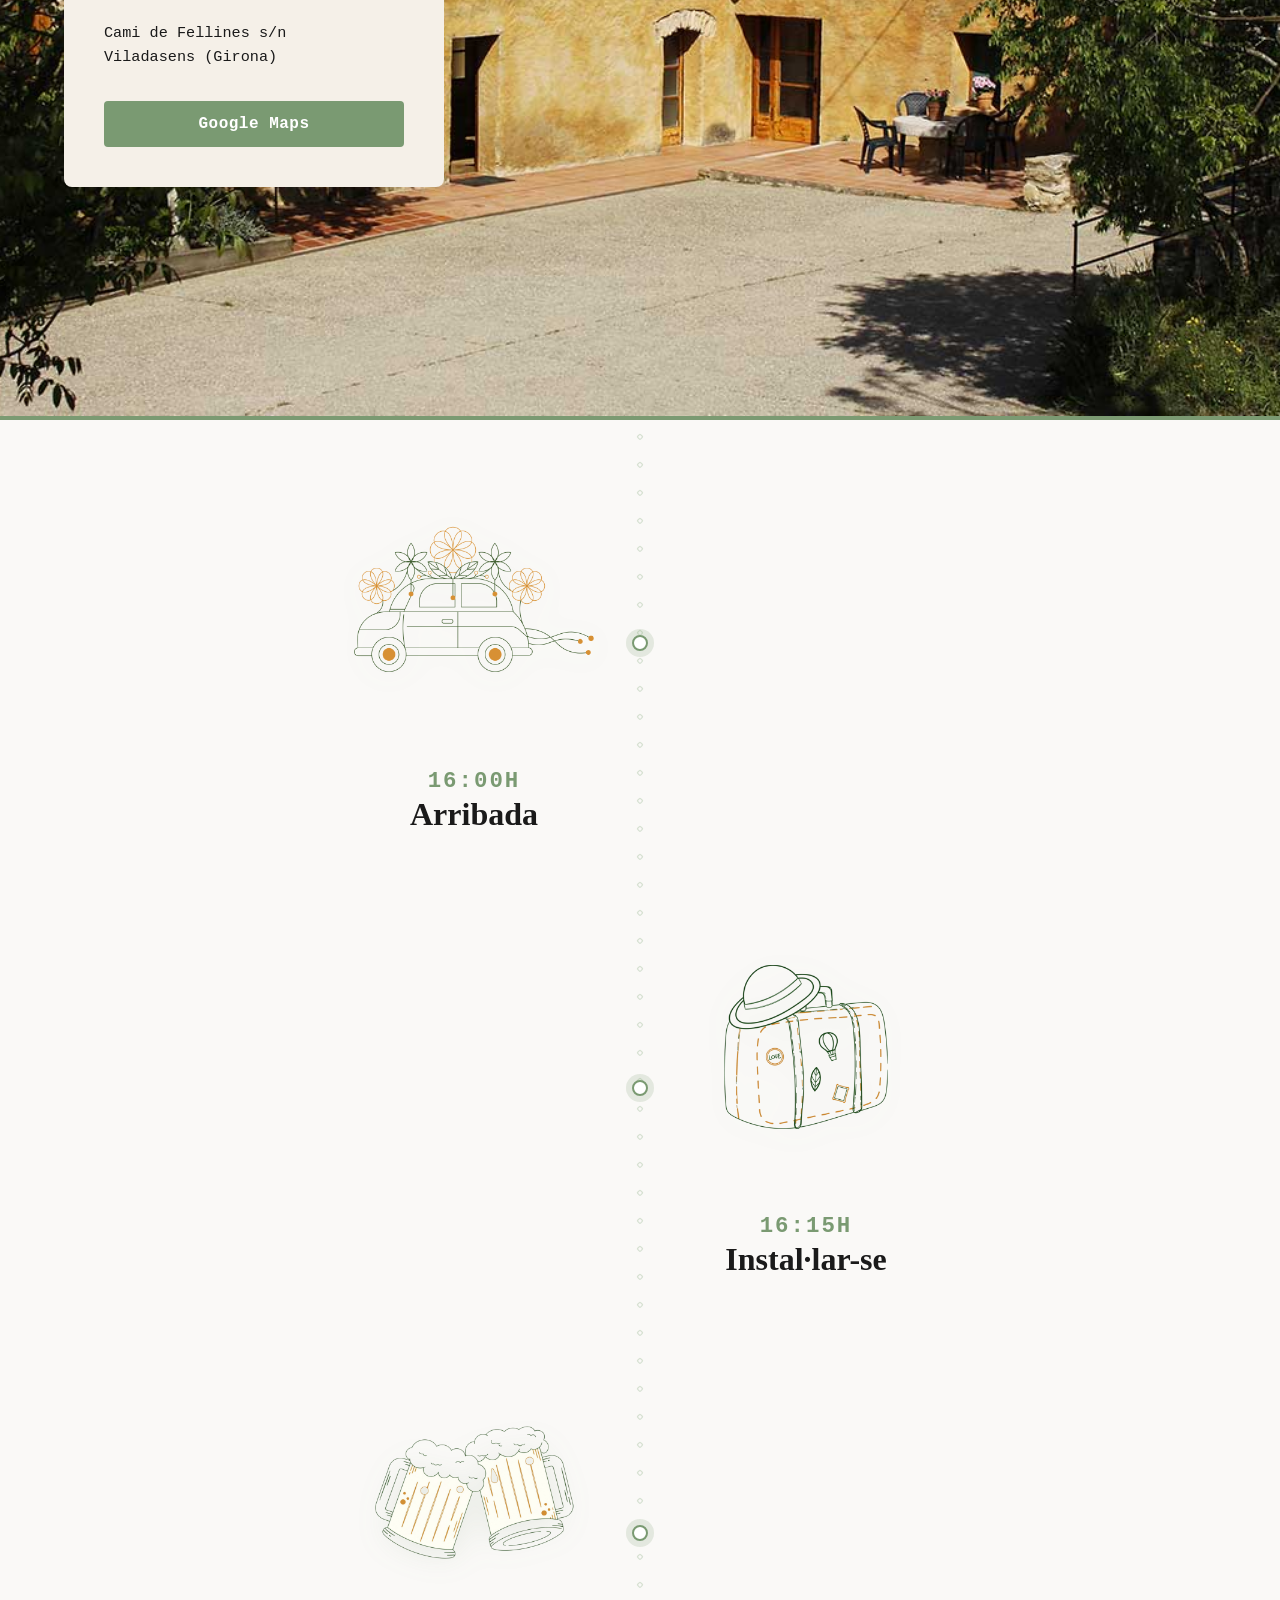
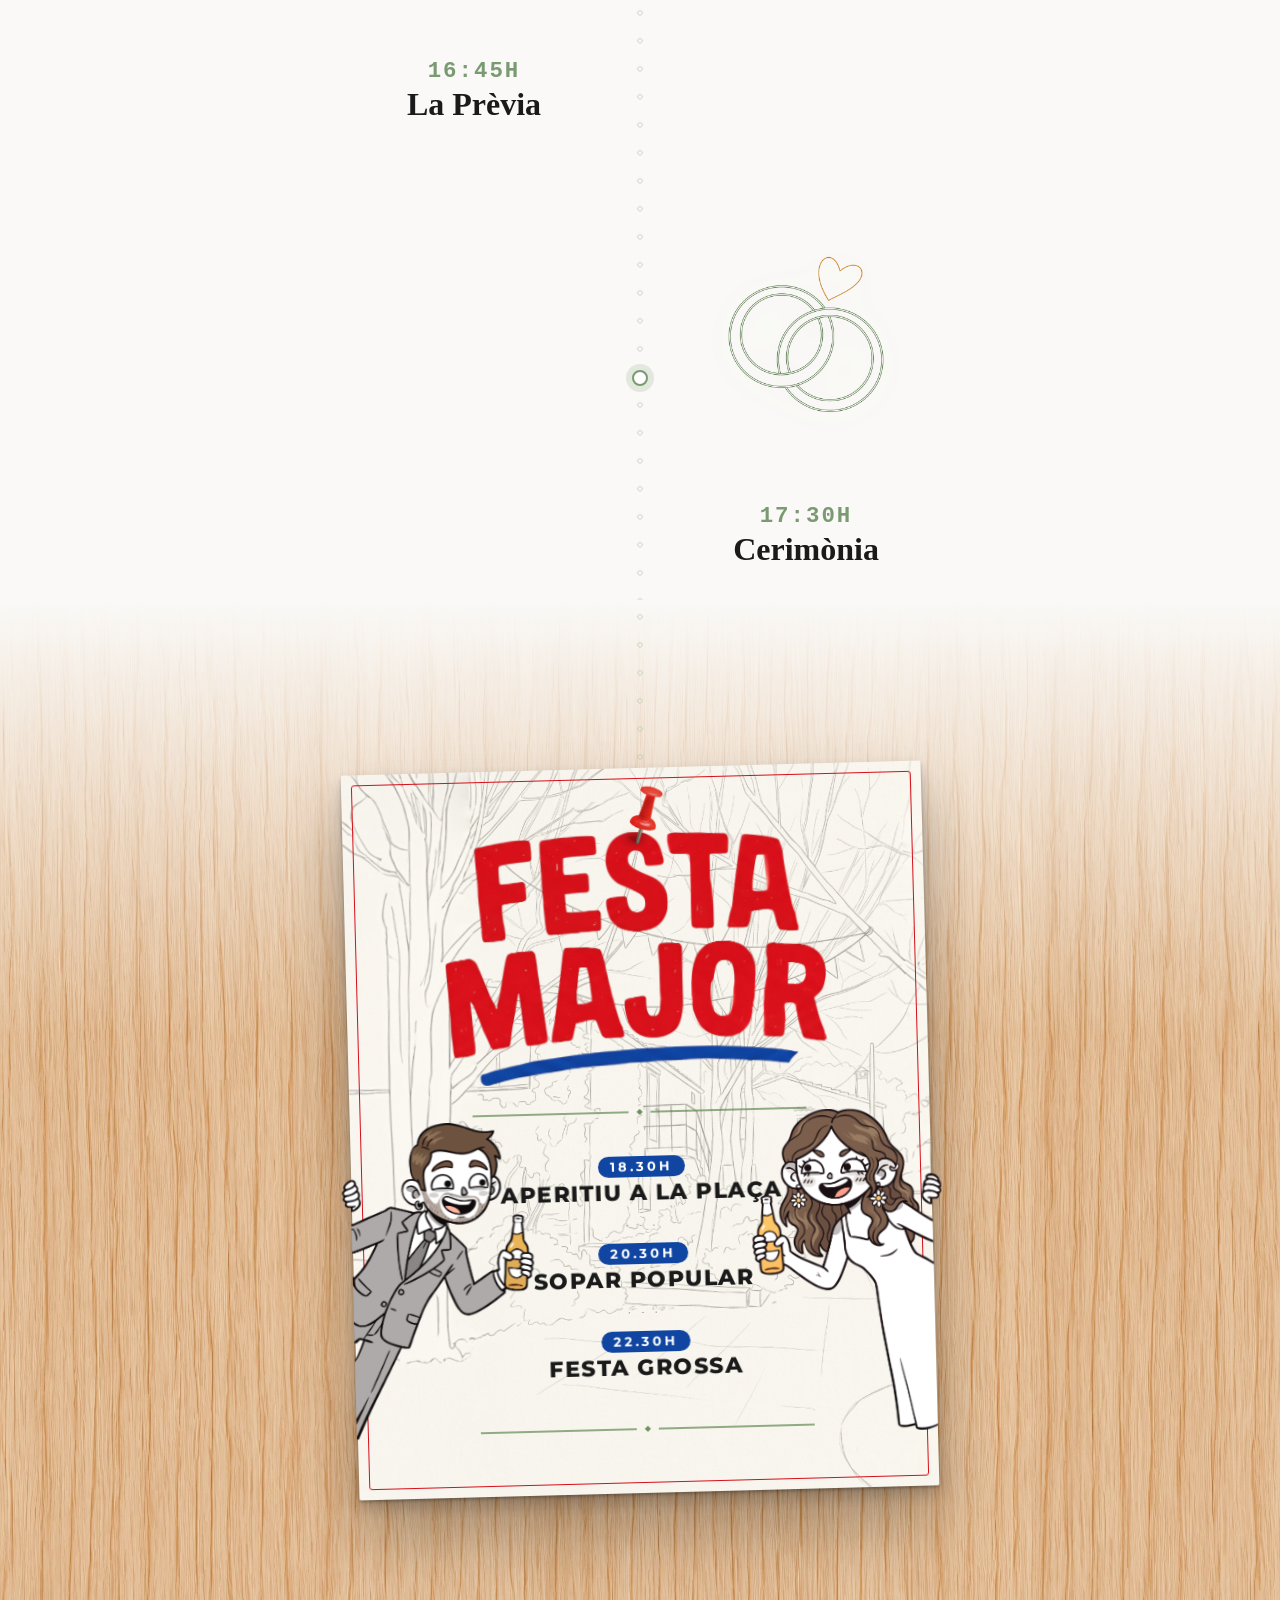
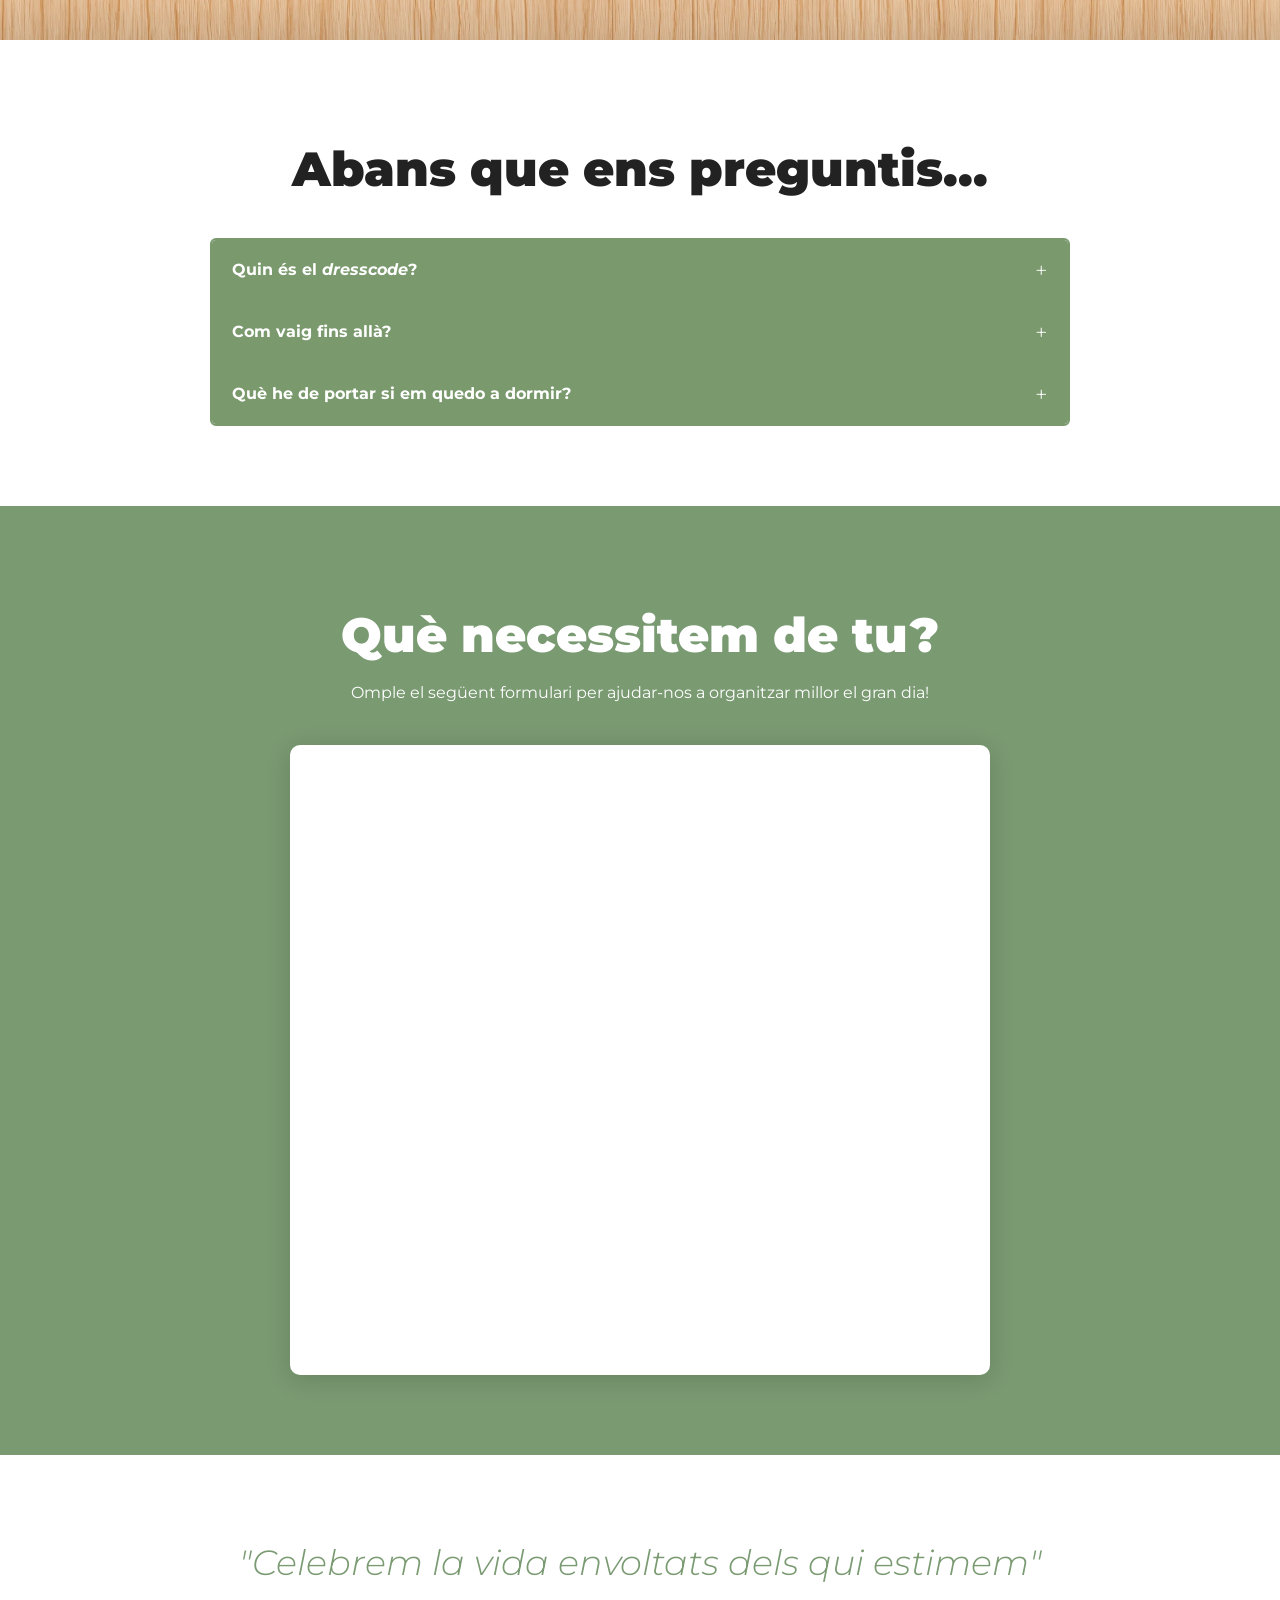
==== commit d49ffe06: "Agregar metadatos de Open Graph para mejorar la integración en redes sociales" ====
--- a/amics/index.html
+++ b/amics/index.html
@@ -5,6 +5,17 @@
   <meta charset="UTF-8">
   <meta name="viewport" content="width=device-width, initial-scale=1.0">
   <title>Casament Alba i Xavi</title>
+
+  <!-- Open Graph / WhatsApp -->
+  <meta property="og:type" content="website">
+  <meta property="og:url" content="https://albaixavi.cat/amics/">
+  <meta property="og:title" content="Casament Alba i Xavi">
+  <meta property="og:description" content="Celebrem la vida envoltats dels qui estimem · 26/09/2026">
+  <meta property="og:image" content="https://albaixavi.cat/assets/img/intro.jpeg">
+  <meta property="og:image:width" content="1200">
+  <meta property="og:image:height" content="630">
+  <meta property="og:locale" content="ca_ES">
+
   <link rel="icon" type="image/png" href="../assets/img/festamajor/favicon.png">
   <link rel="stylesheet" href="../assets/css/main.css">
 </head>
--- a/assets/css/main.css
+++ b/assets/css/main.css
@@ -589,7 +589,7 @@
 /* ── Festa Major section ── */
 .festa-major-section {
   position: relative;
-  min-height: 100dvh;
+  min-height: 100svh;
   display: flex;
   align-items: center;
   justify-content: center;
@@ -840,7 +840,7 @@
 @media (max-width: 600px) {
   .festa-major-section {
     padding: 60px 0;
-    min-height: 100dvh;
+    min-height: 100svh;
     align-items: center;
   }
 
